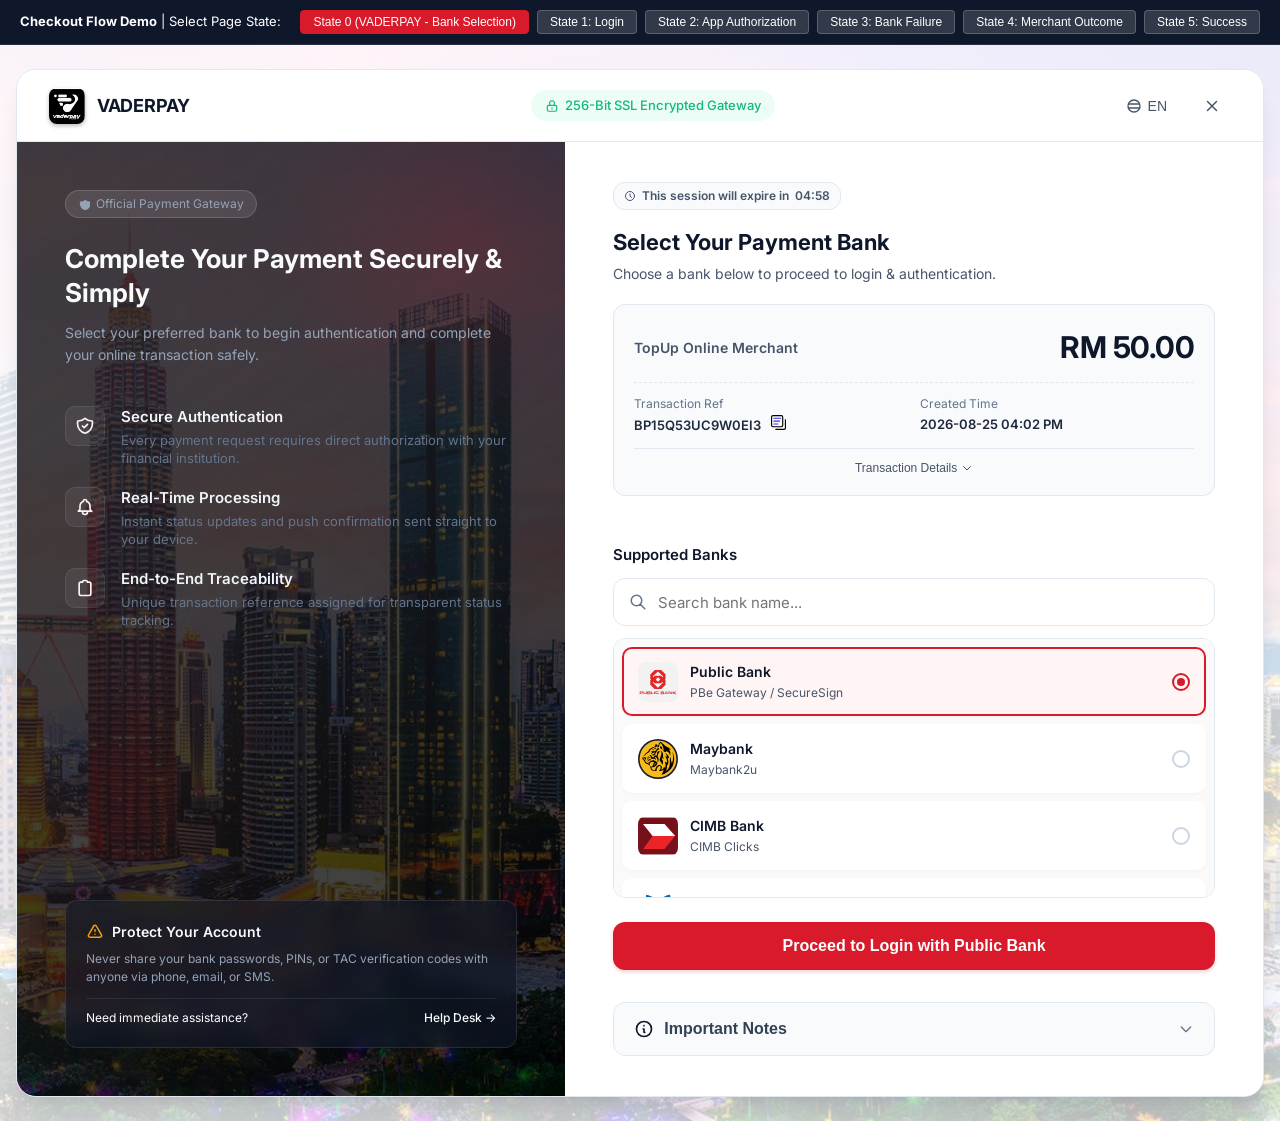
==== Bank_transfer.html @ 43acebac "Add files via upload" ====
﻿<!DOCTYPE html>
<html lang="en">
<head>
    <meta charset="UTF-8">
    <meta name="viewport" content="width=device-width, initial-scale=1.0">
    <title>VADERPAY Payment Gateway</title>
    <!-- Google Font: Inter -->
    <link rel="preconnect" href="https://fonts.googleapis.com">
    <link rel="preconnect" href="https://fonts.gstatic.com" crossorigin>
    <link href="https://fonts.googleapis.com/css2?family=Inter:wght@400;500;600;700;800&display=swap" rel="stylesheet">

    <link rel="stylesheet" href="payment-gateway.css">

</head>
<body>

    <!-- Demo Interactive Controller-->
        <div class="demo-bar">
            <div><strong>Checkout Flow Demo</strong> | Select Page State:</div>
            <div class="tags">
                <button class="demo-btn active" onclick="switchState(0)">State 0 (VADERPAY - Bank Selection)</button>
                <button class="demo-btn" onclick="switchState(1)">State 1: Login</button>
                <button class="demo-btn" onclick="switchState(2)">State 2: App Authorization</button>
                <button class="demo-btn" onclick="switchState(3)">State 3: Bank Failure</button>
                <button class="demo-btn" onclick="switchState(4)">State 4: Merchant Outcome</button>
                <button class="demo-btn" onclick="switchState(5)">State 5: Success</button>
            </div>
        </div>


    <div class="viewport-wrapper">
        <div class="main-app-container" id="appMain">

            <!-- Unified Dynamic Header Component -->
            <header class="secure-header" id="headerContainer">
                <!-- Rendered dynamically via JS based on State -->
            </header>

            <!-- Main Body Container -->
            <div class="content-body" id="contentBody">

                <!-- Left Column: Brand & Security Trust Panel -->
                <aside class="brand-panel" id="brandPanel">
                    <div class="brand-content">
                        <div class="brand-tag">
                            <svg width="12" height="12" fill="currentColor" viewBox="0 0 20 20"><path d="M9 12l2 2 4-4m5.618-4.016A11.955 11.955 0 0112 2.944a11.955 11.955 0 01-8.618 3.04A12.02 12.02 0 003 9c0 5.591 3.824 10.29 9 11.622 5.176-1.332 9-6.03 9-11.622 0-1.042-.133-2.052-.382-3.016z" /></svg>
                            Official Payment Gateway
                        </div>

                        <h1 class="brand-heading">Complete Your Payment Securely & Simply</h1>
                        <p class="brand-subheading">Select your preferred bank to begin authentication and complete your online transaction safely.</p>

                        <div class="features-list">
                            <div class="feature-item">
                                <div class="feature-icon-wrapper">
                                    <svg width="20" height="20" fill="none" stroke="currentColor" viewBox="0 0 24 24"><path stroke-linecap="round" stroke-linejoin="round" stroke-width="2" d="M9 12l2 2 4-4m5.618-4.016A11.955 11.955 0 0112 2.944a11.955 11.955 0 01-8.618 3.04A12.02 12.02 0 003 9c0 5.591 3.824 10.29 9 11.622 5.176-1.332 9-6.03 9-11.622 0-1.042-.133-2.052-.382-3.016z" /></svg>
                                </div>
                                <div class="feature-text">
                                    <h4>Secure Authentication</h4>
                                    <p>Every payment request requires direct authorization with your financial institution.</p>
                                </div>
                            </div>

                            <div class="feature-item">
                                <div class="feature-icon-wrapper">
                                    <svg width="20" height="20" fill="none" stroke="currentColor" viewBox="0 0 24 24"><path stroke-linecap="round" stroke-linejoin="round" stroke-width="2" d="M15 17h5l-1.405-1.405A2.032 2.032 0 0118 14.158V11a6.002 6.002 0 00-4-5.659V5a2 2 0 10-4 0v.341C7.67 6.165 6 8.388 6 11v3.159c0 .538-.214 1.055-.595 1.436L4 17h5m6 0v1a3 3 0 11-6 0v-1m6 0H9" /></svg>
                                </div>
                                <div class="feature-text">
                                    <h4>Real-Time Processing</h4>
                                    <p>Instant status updates and push confirmation sent straight to your device.</p>
                                </div>
                            </div>

                            <div class="feature-item">
                                <div class="feature-icon-wrapper">
                                    <svg width="20" height="20" fill="none" stroke="currentColor" viewBox="0 0 24 24"><path stroke-linecap="round" stroke-linejoin="round" stroke-width="2" d="M9 5H7a2 2 0 00-2 2v12a2 2 0 002 2h10a2 2 0 002-2V7a2 2 0 00-2-2h-2M9 5a2 2 0 012-2h2a2 2 0 012 2" /></svg>
                                </div>
                                <div class="feature-text">
                                    <h4>End-to-End Traceability</h4>
                                    <p>Unique transaction reference assigned for transparent status tracking.</p>
                                </div>
                            </div>
                        </div>
                    </div>

                    <!-- Anti-Fraud Card -->
                    <div class="anti-fraud-card">
                        <div class="anti-fraud-header">
                            <svg width="18" height="18" fill="none" stroke="#F59E0B" viewBox="0 0 24 24"><path stroke-linecap="round" stroke-linejoin="round" stroke-width="2" d="M12 9v2m0 4h.01m-6.938 4h13.856c1.54 0 2.502-1.667 1.732-3L13.732 4c-.77-1.333-2.694-1.333-3.464 0L3.34 16c-.77 1.333.192 3 1.732 3z" /></svg>
                            <span>Protect Your Account</span>
                        </div>
                        <p class="anti-fraud-desc">Never share your bank passwords, PINs, or TAC verification codes with anyone via phone, email, or SMS.</p>
                        <div class="anti-fraud-footer">
                            <span>Need immediate assistance?</span>
                            <a href="#help" onclick="alert('Support Line: +603-2176 8000')">Help Desk &rarr;</a>
                        </div>
                    </div>
                </aside>

                <!-- Right Column: Interactive Work Area -->
                <main class="task-panel" id="taskPanel">
                    <!-- Render Target via JS -->
                </main>
            </div>
        </div>
    </div>

    <!-- Toast Element -->
    <div class="toast-message" id="toast">
        <svg width="16" height="16" fill="none" stroke="#10B981" viewBox="0 0 24 24"><path stroke-linecap="round" stroke-linejoin="round" stroke-width="2" d="M5 13l4 4L19 7" /></svg>
        <span id="toastText">Reference number copied</span>
    </div>

    <!-- JavaScript SPA Implementation -->
    <script>
        // Global Transaction Data
        const txData = {
            merchant: "TopUp Online Merchant",
            amount: "RM 50.00",
            refNo: "BP15Q53UC9W0EI3",
            timestamp: "2026-08-25 04:02 PM",
            accountTarget: "User Account (88****1290)"
        };

        // Available Banks & Specific Configurations
        const bankList = [
            { id: 'pb', name: 'Public Bank', tag: 'PBe Gateway / SecureSign', color: '#D91A2A', initial: 'PBe', userField: 'User ID', logoUrl: '/assets/bank-Pb.svg' },
            { id: 'mb', name: 'Maybank', tag: 'Maybank2u', color: '#FFC800', initial: 'M2U', userField: 'Username', logoUrl: '/assets/bank-maybank.svg' },
            { id: 'cimb', name: 'CIMB Bank', tag: 'CIMB Clicks', color: '#ED1C24', initial: 'CIMB', userField: 'User ID', logoUrl: '/assets/bank-Cimb.svg' },
            { id: 'affin', name: 'Affin Bank', tag: 'AffinAlways', color: '#005691', initial: 'Affin', userField: 'Username', logoUrl: '/assets/bank-affin.svg' },
            { id: 'hlb', name: 'Hong Leong Bank', tag: 'HLB Connect', color: '#002D62', initial: 'HLB', userField: 'Username', logoUrl: '/assets/bank-Hlb.svg' },
            { id: 'rhb', name: 'RHB Bank', tag: 'RHB Now', color: '#0067B1', initial: 'RHB', userField: 'Username', logoUrl: '/assets/bank-Rhb.svg' },
            { id: 'alliance', name: 'Alliance Bank', tag: 'Alliance', color: '#0067B1', initial: 'Alliance', userField: 'Username', logoUrl: '/assets/bank-alliance.svg' },
            { id: 'am', name: 'AM Bank', tag: 'AM Bank', color: '#0067B1', initial: 'AM', userField: 'Username', logoUrl: '/assets/bank-am.svg' },
            { id: 'bsn', name: 'BSN Bank', tag: 'BSN Bank', color: '#0067B1', initial: 'BSN', userField: 'Username', logoUrl: '/assets/bank-bsn.svg' },
            { id: 'islam', name: 'Bank Islam', tag: 'Bank Islam', color: '#0067B1', initial: 'islam', userField: 'Username', logoUrl: '/assets/bank-islam.svg' },
            { id: 'ocbc', name: 'OCBC Bank', tag: 'OCBC Bank', color: '#0067B1', initial: 'ocbc', userField: 'Username', logoUrl: '/assets/bank-ocbc.svg' }
        ];

        let currentState = 0;
        let selectedBank = bankList[0];
        let timerInterval = null;

        function handleImageError(imgElement, initial, color) {
            const container = imgElement.parentElement;
            container.innerHTML = `<div class="bank-logo-placeholder" style="background: ${color}; color: #FFF;">${initial}</div>`;
        }

        function handleHeaderImageError(imgElement, name) {
            const container = imgElement.parentElement;
            container.innerHTML = `<span class="logo-text">${name.toUpperCase()}</span>`;
        }

        function switchState(stateNum) {
            currentState = stateNum;
            clearInterval(timerInterval);

            renderHeader(stateNum);

            document.querySelectorAll('.demo-btn').forEach((btn, idx) => {
                btn.classList.toggle('active', idx === stateNum);
            });

            const taskPanel = document.getElementById('taskPanel');
            const brandPanel = document.getElementById('brandPanel');
            if (brandPanel) brandPanel.style.display = 'flex';

            switch (stateNum) {
                case 0: renderState0(taskPanel); break;
                case 1: renderState1(taskPanel); break;
                case 2: renderState2(taskPanel); break;
                case 3: renderState3(taskPanel); break;
                case 4: renderState4(taskPanel); break;
                case 5: renderState5(taskPanel); break;
            }

            switch (stateNum) {
                case 0: renderState0(taskPanel); break;
                case 1: renderState1(taskPanel); break;
                case 2: renderState2(taskPanel); break;
                case 3: renderState3(taskPanel); break;
                case 4: renderState4(taskPanel); break;
                case 5: renderState5(taskPanel); break;
            }

            requestAnimationFrame(() => {
                window.scrollTo({ top: 0, behavior: 'auto' });
                taskPanel.scrollTo({ top: 0, behavior: 'auto' });
            });
        }



        function renderHeader(stateNum) {
            const headerContainer = document.getElementById('headerContainer');
            if (!headerContainer) return;

            if (stateNum === 0) {
                headerContainer.innerHTML = `
                    <div class="brand-logo">
                        <div class="logo-icon vader-icon"><img src="assets/vaderpay.png" alt="VADERPAY" /></div>
                        <span class="logo-text">VADERPAY</span>
                    </div>

                    <div class="header-security-badge">
                        <svg width="14" height="14" fill="none" stroke="currentColor" viewBox="0 0 24 24"><path stroke-linecap="round" stroke-linejoin="round" stroke-width="2" d="M12 15v2m-6 4h12a2 2 0 002-2v-6a2 2 0 00-2-2H6a2 2 0 00-2 2v6a2 2 0 002 2zm10-10V7a4 4 0 00-8 0v4h8z" /></svg>
                        <span>256-Bit SSL Encrypted Gateway</span>
                    </div>

                    <div class="header-actions">
                        <button class="btn-text-action" aria-label="Change Language">
                            <svg width="16" height="16" fill="none" stroke="currentColor" viewBox="0 0 24 24"><path stroke-linecap="round" stroke-linejoin="round" stroke-width="2" d="M21 12a9 9 0 11-18 0 9 9 0 0118 0z" /><path stroke-linecap="round" stroke-linejoin="round" stroke-width="2" d="M3.6 9h16.8M3.6 15h16.8" /></svg>
                            <span>EN</span>
                        </button>
                        <button class="btn-text-action" aria-label="Cancel and Exit" onclick="switchState(0)">
                            <svg width="18" height="18" fill="none" stroke="currentColor" viewBox="0 0 24 24"><path stroke-linecap="round" stroke-linejoin="round" stroke-width="2" d="M6 18L18 6M6 6l12 12" /></svg>
                        </button>
                    </div>
                `;
            } else {
                const currentBank = selectedBank || bankList[0];

                const state1HorizontalLogos = {
                    pb: 'assets/bank-horizontal/bank-horizontal-pb.svg',
                    mb: 'assets/bank-horizontal/bank-horizontal-maybank.svg',
                    alliance: 'assets/bank-horizontal/bank-horizontal-alliance.svg',
                    rhb: 'assets/bank-horizontal/bank-horizontal-rhb.svg',
                    am: 'assets/bank-horizontal/bank-horizontal-am-bank.svg',
                    bsn: 'assets/bank-horizontal/bank-horizontal-bsn.svg',
                    hlb: 'assets/bank-horizontal/bank-horizontal-hlb.svg',
                    affin: 'assets/bank-horizontal/bank-horizontal-affin.svg',
                    cimb: 'assets/bank-horizontal/bank-horizontal-cimb.svg',
                    ocbc: 'assets/bank-horizontal/bank-horizontal-ocbc.svg',
                    islam: 'assets/bank-horizontal/bank-horizontal-bank-islam.svg'
                    
                };

                const headerLogoUrl = stateNum >= 1 && stateNum <= 5
                    ? (state1HorizontalLogos[currentBank.id] || currentBank.logoUrl)
                    : currentBank.logoUrl;

                const headerLogoAlt = currentBank.name;

                headerContainer.innerHTML = `
                    <div class="brand-logo">
                        <img src="${headerLogoUrl}"
                             alt="${headerLogoAlt}"
                             class="header-bank-logo"
                             onerror="handleHeaderImageError(this, '${currentBank.name}')" />
                    </div>

                    <div class="header-security-badge">
                        <svg width="14" height="14" fill="none" stroke="currentColor" viewBox="0 0 24 24"><path stroke-linecap="round" stroke-linejoin="round" stroke-width="2" d="M12 15v2m-6 4h12a2 2 0 002-2v-6a2 2 0 00-2-2H6a2 2 0 00-2 2v6a2 2 0 002 2zm10-10V7a4 4 0 00-8 0v4h8z" /></svg>
                        <span>256-Bit SSL Secure Payment</span>
                    </div>

                    <div class="header-actions">
                        <button class="btn-text-action" aria-label="Change Language">
                            <svg width="16" height="16" fill="none" stroke="currentColor" viewBox="0 0 24 24"><path stroke-linecap="round" stroke-linejoin="round" stroke-width="2" d="M21 12a9 9 0 11-18 0 9 9 0 0118 0z" /><path stroke-linecap="round" stroke-linejoin="round" stroke-width="2" d="M3.6 9h16.8M3.6 15h16.8" /></svg>
                            <span>EN</span>
                        </button>
                        <button class="btn-text-action" aria-label="Cancel and Exit" onclick="switchState(0)">
                            <svg width="18" height="18" fill="none" stroke="currentColor" viewBox="0 0 24 24"><path stroke-linecap="round" stroke-linejoin="round" stroke-width="2" d="M6 18L18 6M6 6l12 12" /></svg>
                        </button>
                    </div>
                `;
            }
        }

        function showToast(msg) {
            const toast = document.getElementById('toast');
            if (!toast) return;
            document.getElementById('toastText').innerText = msg;
            toast.classList.add('show');
            setTimeout(() => { toast.classList.remove('show'); }, 2500);
        }

        function copyRef() {
            navigator.clipboard.writeText(txData.refNo);
            showToast("Reference number copied: " + txData.refNo);
        }

        function toggleTxDetails() {
            const content = document.getElementById('txDetailsContent');
            const btn = document.getElementById('txDetailsBtn');
            if (content) {
                content.classList.toggle('show');
                if (btn) btn.classList.toggle('active');
            }
        }

        function toggleImportantNotes() {
            const body = document.getElementById('importantNotesBody');
            const trigger = document.getElementById('importantNotesTrigger');
            if (body) {
                body.classList.toggle('show');
                if (trigger) trigger.classList.toggle('active');
            }
        }

        function startTimer(durationSeconds, displayId, onExpire) {
            clearInterval(timerInterval);
            let timer = durationSeconds;
            const display = document.getElementById(displayId);

            timerInterval = setInterval(() => {
                let minutes = parseInt(timer / 60, 10);
                let seconds = parseInt(timer % 60, 10);

                minutes = minutes < 10 ? "0" + minutes : minutes;
                seconds = seconds < 10 ? "0" + seconds : seconds;

                if (display) display.textContent = minutes + ":" + seconds;

                if (--timer < 0) {
                    clearInterval(timerInterval);
                    if (display) display.textContent = "00:00";
                    if (onExpire) onExpire();
                }
            }, 1000);
        }

        function getSummaryHTML() {
            return `
    <div class="tx-summary-card">
      <div class="tx-row-main">
        <span class="tx-merchant">${txData.merchant}</span>
        <span class="tx-amount">${txData.amount}</span>
      </div>
      <div class="tx-meta-grid">
        <div class="tx-meta-item">
          <span>Transaction Ref</span>
          <strong>${txData.refNo}</strong>
          <button class ="copy-ref-btn" onclick="copyRef()"><img src="assets/copy-icon.svg" /></button>
        </div>
        <div class="tx-meta-item">
          <span>Created Time</span>
          <strong>${txData.timestamp}</strong>
        </div>
      </div>
      <button class="tx-collapsible-trigger" id="txDetailsBtn" onclick="toggleTxDetails()">
        <span>Transaction Details</span>
        <svg width="12" height="12" fill="none" stroke="currentColor" viewBox="0 0 24 24"><path stroke-linecap="round" stroke-linejoin="round" stroke-width="2" d="M19 9l-7 7-7-7"/></svg>
      </button>
      <div class="tx-details-content" id="txDetailsContent">
        <p>Recipient Account: ${txData.accountTarget}</p>
        <p>Selected Channel: ${selectedBank ? selectedBank.name : 'Express Online Banking'}</p>
        <p>Security Standard: 256-bit SSL Encrypted</p>
      </div>
    </div>
  `;
        }

        function getImportantNotesHTML() {
            return `
    <div class="important-notes-card">
      <button class="important-notes-trigger" id="importantNotesTrigger" onclick="toggleImportantNotes()">
        <div class="important-notes-header-left">
          <svg width="20" height="20" fill="none" stroke="currentColor" viewBox="0 0 24 24"><path stroke-linecap="round" stroke-linejoin="round" stroke-width="2" d="M13 16h-1v-4h-1m1-4h.01M21 12a9 9 0 11-18 0 9 9 0 0118 0z"/></svg>
          <h3 class ="important-notes-title">Important Notes</h3>
        </div>
        <svg class="important-notes-chevron" width="16" height="16" fill="none" stroke="currentColor" viewBox="0 0 24 24"><path stroke-linecap="round" stroke-linejoin="round" stroke-width="2" d="M19 9l-7 7-7-7"/></svg>
      </button>

      <div class="important-notes-body" id="importantNotesBody">
        <ol class="important-notes-list">
          <li>Kindly ensure your bank account has been activated foronline payment processing.</li>
          <li>Kindly ensure that you have sufficient funds in the account</li>
          <li>Kindly ensure that you have entered the correct ID and password.</li>
          <li>Please do not click on any submit button more than once.</li>
          <li>Please do not refesh your browser.</li>
          <li>Please take note of the reference number if any event youneed to contact our Customer servce forfurtheraction.</li>
        </ol>
      </div>
    </div>
  `;
        }

        function getStepperHTML(activeStep) {
            return `
            <div class="stepper">
              <div class="step-item ${activeStep >= 1 ? (activeStep > 1 ? 'completed' : 'active') : ''}">
                <div class="step-num">${activeStep > 1 ? '✓' : '1'}</div>
                <span>Login</span>
              </div>
              <div class="stepper-line"></div>
              <div class="step-item ${activeStep >= 2 ? (activeStep > 2 ? 'completed' : 'active') : ''}">
                <div class="step-num">${activeStep > 2 ? '✓' : '2'}</div>
                <span>Authorize</span>
              </div>
              <div class="stepper-line"></div>
              <div class="step-item ${activeStep >= 3 ? 'active' : ''}">
                <div class="step-num">3</div>
                <span>Receipt</span>
              </div>
            </div>
          `;
        }

        // ----------------------------------------------------
        // STATE 0: Select Payment Bank (VADERPAY Gateway)
        // ----------------------------------------------------
        function renderState0(container) {
            container.innerHTML = `
    <div>
      <span class="timer-badge" id="timerBadge">
        <svg width="12" height="12" fill="none" stroke="currentColor" viewBox="0 0 24 24"><path stroke-linecap="round" stroke-linejoin="round" stroke-width="2" d="M12 8v4l3 3m6-3a9 9 0 11-18 0 9 9 0 0118 0z"/></svg>
        This session will expire in <span id="timerClock">04:58</span>
      </span>
    </div>

    <h2 style="font-size:22px; font-weight:700; color:var(--pb-navy); margin-bottom:4px;">Select Your Payment Bank</h2>
    <p style="font-size:14px; color:var(--pb-slate-gray); margin-bottom:20px;">Choose a bank below to proceed to login & authentication.</p>

    ${getSummaryHTML()}

    <div style="margin-top: 24px;">
      <h3 style="font-size:15px; font-weight:600; color:var(--pb-navy); margin-bottom:12px;">Supported Banks</h3>

      <div class="form-group" style="margin-bottom: 12px;">
        <div class="input-wrapper">
          <svg class="input-icon" width="18" height="18" fill="none" stroke="currentColor" viewBox="0 0 24 24"><path stroke-linecap="round" stroke-linejoin="round" stroke-width="2" d="M21 21l-6-6m2-5a7 7 0 11-14 0 7 7 0 0114 0z"/></svg>
          <input type="text" id="bankSearchInput" class="form-input" placeholder="Search bank name..." oninput="filterBanks(this.value)">
        </div>
      </div>

      <div class="bank-list-container" id="bankListContainer">
        ${generateBankListHTML(bankList)}
      </div>

      <div style="margin-top: 24px;">
        <button class="btn-primary" id="proceedBankBtn" ${!selectedBank ? 'disabled' : ''} onclick="handleProceedBank()">
          <span>${selectedBank ? `Proceed to Login with ${selectedBank.name} &rarr;` : 'Please Select a Bank to Continue'}</span>
        </button>
        <p style="font-size:12px; color:var(--pb-slate-gray); text-align:center; margin-top:8px;">
        </p>
      </div>
    </div>

    ${getImportantNotesHTML()}
  `;

            startTimer(298, 'timerClock', () => {
                const btn = document.getElementById('proceedBankBtn');
                if (btn) {
                    btn.disabled = true;
                    btn.innerText = "Payment Session Expired";
                }
                showToast("Transaction time limit exceeded");
            });

            if (selectedBank) {
                selectBank(selectedBank.id);
            }
        }

        function generateBankListHTML(list) {
            if (list.length === 0) {
                return `<div class="bank-empty-state">No bank found. Please try another search term.</div>`;
            }

            return list.map(bank => {
                const isSelected = selectedBank && selectedBank.id === bank.id;
                return `
      <div class="bank-card ${isSelected ? 'selected' : ''}" id="bank-card-${bank.id}" onclick="selectBank('${bank.id}')">
        <div class="bank-logo-container">
          <img src="${bank.logoUrl}"
               alt="${bank.name}"
               class="bank-logo-img"
               onerror="handleImageError(this, '${bank.initial}', '${bank.color}')" />
        </div>
        <div class="bank-info">
          <div class="bank-name">${bank.name}</div>
          <div class="bank-tag">${bank.tag}</div>
        </div>
        <div class="bank-radio ${isSelected ? 'checked' : ''}"></div>
      </div>
    `;
            }).join('');
        }

        function filterBanks(query) {
            const keyword = query.toLowerCase().trim();
            const filtered = bankList.filter(b => b.name.toLowerCase().includes(keyword));
            const container = document.getElementById('bankListContainer');
            if (container) {
                container.innerHTML = generateBankListHTML(filtered);
            }
        }

        function selectBank(bankId) {
            selectedBank = bankList.find(b => b.id === bankId);

            document.querySelectorAll('.bank-card').forEach(card => card.classList.remove('selected'));
            document.querySelectorAll('.bank-radio').forEach(radio => radio.classList.remove('checked'));

            const selectedCard = document.getElementById(`bank-card-${bankId}`);
            if (selectedCard) {
                selectedCard.classList.add('selected');
                const radio = selectedCard.querySelector('.bank-radio');
                if (radio) radio.classList.add('checked');
            }

            const btn = document.getElementById('proceedBankBtn');
            if (btn) {
                btn.disabled = false;
                btn.innerHTML = `<span>Proceed to Login with ${selectedBank.name}</span>`;
            }
        }

        function handleProceedBank() {
            if (!selectedBank) return;

            const btn = document.getElementById('proceedBankBtn');
            btn.disabled = true;
            btn.innerHTML = `<span>Loading ${selectedBank.name} Login...</span>`;

            setTimeout(() => {
                switchState(1);
            }, 400);
        }

        // ----------------------------------------------------
        // STATE 1: Bank Login Verification
        // ----------------------------------------------------
        function renderState1(container) {
            const currentBank = selectedBank || bankList[0];
            const userFieldLabel = currentBank.userField || 'User ID';

            container.innerHTML = `
            <button class="nav-back-btn" onclick="switchState(0)">
              <svg width="16" height="16" fill="none" stroke="currentColor" viewBox="0 0 24 24"><path stroke-linecap="round" stroke-linejoin="round" stroke-width="2" d="M10 19l-7-7m0 0l7-7m-7 7h18"/></svg>
              <span>Back to Select Bank</span>
            </button>

            ${getStepperHTML(1)}
            <div style="display: flex; align-items: center; justify-content: space-between; margin-bottom: 16px;">
              <div>
                <h2 style="font-size:22px; font-weight:700; color:var(--pb-navy); margin-bottom:4px;">Welcome to ${currentBank.name}</h2>
                <p style="font-size:14px; color:var(--pb-slate-gray);">Authenticate via ${currentBank.tag} to complete payment.</p>
              </div>
              <button class="btn-secondary" style="width: auto; height: 36px; padding: 0 12px; font-size: 12px;" onclick="switchState(0)">
                Change Bank
              </button>
            </div>

            ${getSummaryHTML()}

            <form onsubmit="event.preventDefault(); switchState(2);">
              <div class="form-group">
                <label class="form-label">${currentBank.name} ${userFieldLabel}</label>
                <div class="input-wrapper">
                  <svg class="input-icon" width="18" height="18" fill="none" stroke="currentColor" viewBox="0 0 24 24"><path stroke-linecap="round" stroke-linejoin="round" stroke-width="2" d="M16 7a4 4 0 11-8 0 4 4 0 018 0zM12 14a7 7 0 00-7 7h14a7 7 0 00-7-7z"/></svg>
                  <input type="text" class="form-input" placeholder="Enter your ${userFieldLabel.toLowerCase()}" required>
                </div>
              </div>
              <div class="form-group">
                <label class="form-label">Password</label>
                <div class="input-wrapper">
                  <svg class="input-icon" width="18" height="18" fill="none" stroke="currentColor" viewBox="0 0 24 24"><path stroke-linecap="round" stroke-linejoin="round" stroke-width="2" d="M12 15v2m-6 4h12a2 2 0 002-2v-6a2 2 0 00-2-2H6a2 2 0 00-2 2v6a2 2 0 002 2zm10-10V7a4 4 0 00-8 0v4h8z"/></svg>
                  <input type="password" class="form-input" placeholder="Enter your password" required>
                </div>
                <div class="field-sublink"><a href="#" onclick="showToast('Redirecting to ${currentBank.name} Support...')">Forgot ${userFieldLabel} / Password?</a></div>
              </div>

              <div style="display: flex; gap: 12px; margin-top: 20px;">
                <button type="submit" class="btn-primary" style="width: 100%;">
                  <span>Next</span>
                </button>
              </div>
            </form>

            ${getImportantNotesHTML()}
          `;
        }

        // ----------------------------------------------------
        // STATE 2: App Authorization (SecureSign / 2FA)
        // ----------------------------------------------------
        function renderState2(container) {
            const currentBank = selectedBank || bankList[0];

            container.innerHTML = `
            ${getStepperHTML(2)}
            <div class="auth-state-box">
              <div class="auth-illustration">
                <div class="pulse-ring"></div>
                <svg width="36" height="36" fill="none" stroke="currentColor" viewBox="0 0 24 24"><path stroke-linecap="round" stroke-linejoin="round" stroke-width="2" d="M12 18h.01M8 21h8a2 2 0 002-2V5a2 2 0 00-2-2H8a2 2 0 00-2 2v14a2 2 0 002 2z"/></svg>
              </div>
              <h2 style="font-size:20px; font-weight:700; color:var(--pb-navy); margin-bottom:6px;">App Authorization Required</h2>
              <p style="font-size:14px; color:var(--pb-slate-gray);">A notification has been sent to your registered <strong>${currentBank.name}</strong> mobile app.</p>

              <div class="app-steps-list">
                <div class="app-step-item"><div class="app-step-idx">1</div><span>Open <strong>${currentBank.name} Mobile App</strong> on your phone.</span></div>
                <div class="app-step-item"><div class="app-step-idx">2</div><span>Tap the <strong>Secure Verification</strong> push notification.</span></div>
                <div class="app-step-item"><div class="app-step-idx">3</div><span>Verify amount <strong>${txData.amount}</strong> and tap <strong>Approve</strong>.</span></div>
              </div>

              <button class="btn-primary" onclick="switchState(5)"><span>I Have Approved on Mobile App</span></button>
              <button class="btn-secondary" style="margin-top: 10px;" onclick="switchState(3)"><span>Simulate Approval Failure</span></button>
            </div>
          `;
        }

        // ----------------------------------------------------
        // STATE 3: Bank Verification Failure
        // ----------------------------------------------------
        function renderState3(container) {
            container.innerHTML = `
            ${getStepperHTML(3)}
            <div class ="result-status-card">
          <!--Dynamic Motion Animated Error Badge-->
            <div class ="motion-error-wrapper">
            <div class ="motion-error-ring"></div>

            <div class ="motion-error-circle">
                <svg class ="motion-error-cross" viewBox="0 0 24 24" fill="none" stroke="currentColor" stroke-width="3.5" stroke-linecap="round" stroke-linejoin="round">
                <line x1="18" y1="6" x2="6" y2="18"></line>
                <line x1="6" y1="6" x2="18" y2="18"></line>
                </svg>
            </div>

            <!--Bursting Particle Elements-->
            <div class ="motion-particle p-square-red" style="--dx:-12px; --dy:-14px;"></div>
            <div class ="motion-particle p-circle-orange" style="--dx:14px; --dy:-12px;"></div>
            <div class ="motion-particle p-triangle-yellow" style="--dx:-16px; --dy:10px;"></div>
            <div class ="motion-particle p-square-blue" style="--dx:15px; --dy:12px;"></div>
            <div class ="motion-particle p-curved-line" style="--dx:0px; --dy:-16px;"></div>
            </div>
              <h2 class="result-title">Payment Unsuccessful</h2>
              <p class="result-subtitle">Your transaction was declined or timed out during authorization.</p>

              <div class="no-deduction-banner">
                <svg width="16" height="16" fill="none" stroke="currentColor" viewBox="0 0 24 24"><path stroke-linecap="round" stroke-linejoin="round" stroke-width="2" d="M9 12l2 2 4-4m6 2a9 9 0 11-18 0 9 9 0 0118 0z"/></svg>
                No money was deducted from your bank account.
              </div>

              <div style="display:flex; gap:12px; margin-top:20px;">
                <button class="btn-primary" onclick="switchState(0)"><span>Try Again</span></button>
                <button class="btn-secondary" onclick="switchState(4)"><span>Return to Merchant</span></button>
              </div>
            </div>
          `;
        }

        // ----------------------------------------------------
        // STATE 4: Merchant Failure Outcome
        // ----------------------------------------------------
        function renderState4(container) {
            container.innerHTML = `
            <div class="result-status-card">
            <!--Dynamic Motion Animated Warning Badge-->
            <div class ="motion-warning-wrapper">
               <div class ="motion-warning-ring"></div>

                <div class ="motion-warning-circle">
                  <svg class ="motion-warning-icon" viewBox="0 0 24 24" fill="none" stroke="currentColor" stroke-width="2.2" stroke-linecap="round" stroke-linejoin="round">
                    <path d="M10.29 3.86L1.82 18a2 2 0 0 0 1.71 3h16.94a2 2 0 0 0 1.71-3L13.71 3.86a2 2 0 0 0-3.42 0z"></path>
                    <line x1="12" y1="9" x2="12" y2="13"></line>
                    <line x1="12" y1="17" x2="12.01" y2="17"></line>
                  </svg>
                </div>
              </div>
              <h2 class="result-title">Returned to ${txData.merchant}</h2>
              <p class="result-subtitle">The order was not completed. Please choose an alternative payment method.</p>

              <button class="btn-primary" onclick="switchState(0)"><span>Back to Select Bank</span></button>
            </div>
          `;
        }

        // ----------------------------------------------------
        // STATE 5: Payment Success Receipt
        // ----------------------------------------------------
        function renderState5(container) {
            container.innerHTML = `
            ${getStepperHTML(3)}
            <div class="result-status-card">
               <div class ="success-motion-wrapper">
                    <div class ="ripple-ring"></div>
                    <div class ="ripple-ring"></div>

                    <div class ="success-circle">
                        <svg class ="checkmark-svg" viewBox="0 0 52 52">
                            <path d="M14 27 l10 10 l20 -20" />
                        </svg>
                    </div>

                    <div class ="confetti-container">
                        <div class ="confetti" style="--tw-x: -30px; --tw-y: -30px;"></div>
                        <div class ="confetti" style="--tw-x: 35px; --tw-y: -25px;"></div>
                        <div class ="confetti" style="--tw-x: -35px; --tw-y: 20px;"></div>
                        <div class ="confetti" style="--tw-x: 30px; --tw-y: 30px;"></div>
                        <div class ="confetti" style="--tw-x: 0px; --tw-y: -40px;"></div>
                        <div class ="confetti" style="--tw-x: 5px; --tw-y: 40px;"></div>
                    </div>
                </div>
              <h2 class="result-title">Payment Successful!</h2>
              <p class="result-subtitle">Your transaction of <strong>${txData.amount}</strong> has been successfully processed.</p>

              ${getSummaryHTML()}

              <button class="btn-primary" onclick="switchState(0)"><span>Done & Return to Merchant</span></button>
            </div>
          `;
        }

        // Demo Controls Initializer
        window.addEventListener('DOMContentLoaded', () => {
            switchState(0);
        });
    </script>
</body>

</html>
---- payment-gateway.css ----
/* Combined payment gateway stylesheet. Link this file from your HTML. */

/* ==========================================
        1. CSS Variables & Reset
        ========================================== */
:root {
    --pb-red: #D91A2A;
    --pb-red-hover: #B81221;
    --pb-red-light: #FDF2F3;
    --pb-navy: #0F172A;
    --pb-dark-blue: #1E293B;
    --pb-slate-gray: #475569;
    --pb-light-slate: #64748B;
    --pb-bg-gray: #F8FAFC;
    --pb-border-gray: #E2E8F0;
    --pb-card-bg: #FFFFFF;
    --pb-soft-blue-bg: #F0F4F9;
    --state-success: #10B981;
    --state-success-bg: #ECFDF5;
    --state-warning: #F59E0B;
    --state-warning-bg: #FFFBEB;
    --state-error: #EF4444;
    --state-error-bg: #FEF2F2;
    --state-info: #3B82F6;
    --state-info-bg: #EFF6FF;
    --radius-sm: 8px;
    --radius-md: 12px;
    --radius-lg: 16px;
    --radius-xl: 20px;
    --shadow-sm: 0 1px 3px rgba(15, 23, 42, 0.05);
    --shadow-md: 0 4px 12px -2px rgba(15, 23, 42, 0.08);
    --shadow-lg: 0 20px 25px -5px rgba(15, 23, 42, 0.1), 0 8px 10px -6px rgba(15, 23, 42, 0.05);
    --font-family: 'Inter', system-ui, -apple-system, sans-serif;
    --success-green: #22C55E;
}

* {
    box-sizing: border-box;
    margin: 0;
    padding: 0;
}

body {
    font-family: var(--font-family);
    color: var(--pb-dark-blue);
    line-height: 1.5;
    -webkit-font-smoothing: antialiased;
    min-height: 100vh;
    display: flex;
    flex-direction: column;
    /* Stack a 75% - 85% dark overlay ON TOP of the background image */
    background: linear-gradient(145deg, rgb(255 255 255 / 88%) 0%, rgb(255 255 255 / 75%) 100%), url(assets/image-view.jpg) center / cover no-repeat;
}

/* ==========================================
        2. Control Panel (Demo & Switcher)
        ========================================== */
.demo-bar {
    background: #0F172A;
    color: #FFF;
    padding: 10px 20px;
    display: flex;
    align-items: center;
    justify-content: space-between;
    font-size: 13px;
    z-index: 9999;
    border-bottom: 1px solid rgba(255, 255, 255, 0.1);
}

    .demo-bar .tags {
        display: flex;
        gap: 8px;
    }

.demo-btn {
    background: rgba(255, 255, 255, 0.15);
    border: 1px solid rgba(255, 255, 255, 0.2);
    color: #fff;
    padding: 4px 12px;
    border-radius: 4px;
    cursor: pointer;
    font-size: 12px;
    transition: all 0.2s;
}

    .demo-btn:hover, .demo-btn.active {
        background: var(--pb-red);
        border-color: var(--pb-red);
    }

/* ==========================================
        3. Layout & Page Wrapper
        ========================================== */
.viewport-wrapper {
    flex: 1;
    display: flex;
    align-items: center;
    justify-content: center;
    padding: 24px 16px;
}

.main-app-container {
    width: 100%;
    max-width: 1280px;
    min-height: 780px;
    background: var(--pb-card-bg);
    border-radius: var(--radius-xl);
    border: 1px solid var(--pb-border-gray);
    box-shadow: var(--shadow-lg);
    display: flex;
    flex-direction: column;
    overflow: hidden;
    position: relative;
}

.secure-header {
    height: 72px;
    padding: 0 32px;
    display: flex;
    align-items: center;
    justify-content: space-between;
    border-bottom: 1px solid var(--pb-border-gray);
    background: #FFFFFF;
}

.brand-logo {
    display: flex;
    align-items: center;
    gap: 12px;
}

.logo-icon img {
    width: 36px;
    height: 36px;
    border-radius: 8px;
    display: flex;
    align-items: center;
    justify-content: center;
    box-shadow: 0 2px 4px rgb(32 30 30 / 30%);
}

.header-bank-logo {
    height: 36px;
    width: auto;
    max-width: 160px;
    object-fit: contain;
}

.logo-text {
    font-size: 18px;
    font-weight: 700;
    color: var(--pb-navy);
    letter-spacing: -0.3px;
}

.header-security-badge {
    display: flex;
    align-items: center;
    gap: 6px;
    font-size: 13px;
    color: var(--state-success);
    background: var(--state-success-bg);
    padding: 6px 14px;
    border-radius: 20px;
    font-weight: 500;
}

.header-actions {
    display: flex;
    align-items: center;
    gap: 16px;
}

.btn-text-action {
    background: none;
    border: none;
    color: var(--pb-slate-gray);
    font-size: 14px;
    font-weight: 500;
    cursor: pointer;
    display: flex;
    align-items: center;
    gap: 6px;
    padding: 6px 10px;
    border-radius: var(--radius-sm);
}

    .btn-text-action:hover {
        background: var(--pb-bg-gray);
        color: var(--pb-navy);
    }

.content-body {
    flex: 1;
    display: flex;
}

.brand-panel {
    width: 44%;
    /* Stack a 75% - 85% dark overlay ON TOP of the background image */
    background: linear-gradient(145deg, rgb(42 42 42 / 88%) 0%, rgb(0 0 0 / 75%) 100%), url(assets/image-view.jpg) center / cover no-repeat;
    color: #FFFFFF;
    padding: 48px;
    display: flex;
    flex-direction: column;
    justify-content: space-between;
    position: relative;
    overflow: hidden;
}

    .brand-panel::before {
        content: '';
        position: absolute;
        top: -100px;
        right: -100px;
        width: 400px;
        height: 400px;
        background: radial-gradient(circle, rgba(217, 26, 42, 0.15) 0%, rgba(0,0,0,0) 70%);
        pointer-events: none;
    }

.brand-content {
    position: relative;
    z-index: 1;
}

.brand-tag {
    display: inline-flex;
    align-items: center;
    gap: 6px;
    background: rgba(255, 255, 255, 0.1);
    border: 1px solid rgba(255, 255, 255, 0.15);
    padding: 4px 12px;
    border-radius: 20px;
    font-size: 12px;
    color: #94A3B8;
    margin-bottom: 24px;
}

.brand-heading {
    font-size: 26px;
    font-weight: 700;
    line-height: 1.3;
    margin-bottom: 12px;
    color: #F8FAFC;
}

.brand-subheading {
    font-size: 14px;
    color: #94A3B8;
    margin-bottom: 40px;
    line-height: 1.6;
}

.features-list {
    display: flex;
    flex-direction: column;
    gap: 20px;
}

.feature-item {
    display: flex;
    gap: 16px;
    align-items: flex-start;
}

.feature-icon-wrapper {
    width: 40px;
    height: 40px;
    border-radius: 10px;
    background: rgba(255, 255, 255, 0.06);
    border: 1px solid rgba(255, 255, 255, 0.08);
    display: flex;
    align-items: center;
    justify-content: center;
    color: var(--pb-red-light);
    flex-shrink: 0;
}

.feature-text h4 {
    font-size: 15px;
    font-weight: 600;
    color: #F1F5F9;
    margin-bottom: 2px;
}

.feature-text p {
    font-size: 13px;
    color: #64748B;
    line-height: 1.4;
}

.anti-fraud-card {
    position: relative;
    z-index: 1;
    background: rgba(15, 23, 42, 0.6);
    border: 1px solid rgba(255, 255, 255, 0.1);
    backdrop-filter: blur(10px);
    padding: 20px;
    border-radius: var(--radius-md);
    margin-top: 40px;
}

.anti-fraud-header {
    display: flex;
    align-items: center;
    gap: 8px;
    color: #F8FAFC;
    font-size: 14px;
    font-weight: 600;
    margin-bottom: 8px;
}

.anti-fraud-desc {
    font-size: 12px;
    color: #94A3B8;
    line-height: 1.5;
    margin-bottom: 12px;
}

.anti-fraud-footer {
    display: flex;
    justify-content: space-between;
    align-items: center;
    font-size: 12px;
    border-top: 1px solid rgba(255, 255, 255, 0.08);
    padding-top: 10px;
}

    .anti-fraud-footer a {
        color: #F8FAFC;
        text-decoration: none;
        font-weight: 500;
    }

        .anti-fraud-footer a:hover {
            text-decoration: underline;
        }

.task-panel {
    flex: 1;
    padding: 40px 48px;
    display: flex;
    flex-direction: column;
    background: #FFFFFF;
    overflow-y: auto;
}

/* Bank Selector List Styles */
.bank-list-container {
    max-height: 260px;
    overflow-y: auto;
    border: 1px solid var(--pb-border-gray);
    border-radius: 12px;
    padding: 8px;
    background: #FAFAFA;
    display: flex;
    flex-direction: column;
    gap: 8px;
}

.bank-card {
    display: flex;
    align-items: center;
    padding: 12px 14px;
    background: #FFFFFF;
    border: 2px solid transparent;
    border-radius: 10px;
    cursor: pointer;
    transition: all 0.2s ease;
    box-shadow: 0 1px 3px rgba(0,0,0,0.04);
}

    .bank-card:hover {
        border-color: rgba(217, 26, 42, 0.4);
        background: #FFF9F9;
    }

    .bank-card.selected {
        border-color: var(--pb-red);
        background: #FFF5F5;
    }

.bank-logo-container {
    width: 40px;
    height: 40px;
    border-radius: 8px;
    display: flex;
    align-items: center;
    justify-content: center;
    margin-right: 12px;
    flex-shrink: 0;
    overflow: hidden;
}

.bank-logo-img {
    width: 100%;
    height: 100%;
    object-fit: contain;
}

.bank-logo-placeholder {
    width: 40px;
    height: 40px;
    border-radius: 8px;
    color: #FFFFFF;
    font-weight: 700;
    font-size: 12px;
    display: flex;
    align-items: center;
    justify-content: center;
    margin-right: 12px;
    flex-shrink: 0;
}

.bank-info {
    flex: 1;
}

.bank-name {
    font-size: 14px;
    font-weight: 600;
    color: var(--pb-navy);
}

.bank-tag {
    font-size: 12px;
    color: var(--pb-slate-gray);
    margin-top: 2px;
}

.bank-radio {
    width: 18px;
    height: 18px;
    border: 2px solid #CBD5E1;
    border-radius: 50%;
    position: relative;
    transition: all 0.2s ease;
}

    .bank-card.selected .bank-radio,
    .bank-radio.checked {
        border-color: var(--pb-red);
    }

        .bank-card.selected .bank-radio::after,
        .bank-radio.checked::after {
            content: '';
            position: absolute;
            top: 3px;
            left: 3px;
            width: 8px;
            height: 8px;
            background: var(--pb-red);
            border-radius: 50%;
        }

.bank-empty-state {
    padding: 24px 12px;
    text-align: center;
    font-size: 13px;
    color: var(--pb-slate-gray);
}

/* Navigation Back Link */
.nav-back-btn {
    display: inline-flex;
    align-items: center;
    gap: 6px;
    background: none;
    border: none;
    color: var(--pb-slate-gray);
    font-size: 13px;
    font-weight: 600;
    cursor: pointer;
    margin-bottom: 16px;
    padding: 4px 8px;
    border-radius: var(--radius-sm);
    transition: all 0.2s ease;
}

    .nav-back-btn:hover {
        background: var(--pb-bg-gray);
        color: var(--pb-red);
    }

/* Stepper Component */
.stepper {
    display: flex;
    align-items: center;
    justify-content: space-between;
    margin-bottom: 32px;
    position: relative;
}

.step-item {
    display: flex;
    align-items: center;
    gap: 8px;
    font-size: 13px;
    font-weight: 500;
    color: var(--pb-light-slate);
    position: relative;
    z-index: 2;
}

    .step-item.active {
        color: var(--pb-navy);
        font-weight: 700;
    }

    .step-item.completed {
        color: var(--state-success);
    }

.step-num {
    width: 26px;
    height: 26px;
    border-radius: 50%;
    background: var(--pb-bg-gray);
    border: 1px solid var(--pb-border-gray);
    display: flex;
    align-items: center;
    justify-content: center;
    font-size: 12px;
}

.step-item.active .step-num {
    background: var(--pb-red);
    color: #FFF;
    border-color: var(--pb-red);
}

.step-item.completed .step-num {
    background: var(--state-success-bg);
    color: var(--state-success);
    border-color: var(--state-success);
}

.stepper-line {
    flex: 1;
    height: 2px;
    background: var(--pb-border-gray);
    margin: 0 16px;
}

/* Transaction Summary Card */
.tx-summary-card {
    background: var(--pb-bg-gray);
    border: 1px solid var(--pb-border-gray);
    border-radius: var(--radius-md);
    padding: 20px;
    margin-bottom: 24px;
}

.tx-row-main {
    display: flex;
    justify-content: space-between;
    align-items: center;
    margin-bottom: 12px;
}

.tx-merchant {
    font-size: 14px;
    font-weight: 600;
    color: var(--pb-slate-gray);
    width:40%;
}

.tx-amount {
    font-size: 30px;
    font-weight: 700;
    color: var(--pb-navy);
    letter-spacing: -0.5px;
}

.tx-meta-grid {
    display: grid;
    grid-template-columns: 1fr 1fr;
    gap: 12px;
    padding-top: 12px;
    border-top: 1px dashed var(--pb-border-gray);
    font-size: 13px;
}

.tx-meta-item span {
    color: var(--pb-light-slate);
    display: block;
    font-size: 12px;
    margin-bottom: 2px;
}

.tx-meta-item strong {
    color: var(--pb-dark-blue);
    font-weight: 600;
}

.copy-ref-btn {
    display: inline-flex;
    align-items: center;
    gap: 4px;
    background: none;
    border: none;
    color: var(--pb-red);
    cursor: pointer;
    font-size: 12px;
    font-weight: 600;
    margin-left: 6px;
}

    .copy-ref-btn:hover {
        text-decoration: underline;
    }

.tx-collapsible-trigger {
    width: 100%;
    text-align: center;
    background: none;
    border: none;
    font-size: 12px;
    color: var(--pb-slate-gray);
    cursor: pointer;
    padding-top: 12px;
    margin-top: 12px;
    border-top: 1px solid var(--pb-border-gray);
    display: flex;
    align-items: center;
    justify-content: center;
    gap: 4px;
}

    .tx-collapsible-trigger svg {
        transition: transform 0.2s ease;
    }

    .tx-collapsible-trigger.active svg {
        transform: rotate(180deg);
    }

.tx-details-content {
    display: none;
    padding-top: 12px;
    font-size: 12px;
    color: var(--pb-slate-gray);
}

    .tx-details-content.show {
        display: block;
    }

/* Important Notes Card */
.important-notes-card {
    background: #F8FAFC;
    border: 1px solid var(--pb-border-gray);
    border-radius: var(--radius-md);
    margin-top: 24px;
    overflow: hidden;
}

.important-notes-trigger {
    width: 100%;
    display: flex;
    align-items: center;
    justify-content: space-between;
    padding: 16px 20px;
    background: none;
    border: none;
    cursor: pointer;
    text-align: left;
    user-select: none;
    transition: background-color 0.2s ease;
}

    .important-notes-trigger:hover {
        background: #F1F5F9;
    }

.important-notes-header-left {
    display: flex;
    align-items: center;
    gap: 10px;
    color: var(--pb-navy);
}

.important-notes-title {
    font-size: 16px;
    font-weight: 600;
    color: #334155;
}

.important-notes-chevron {
    color: var(--pb-light-slate);
    transition: transform 0.25s ease;
    flex-shrink: 0;
}

.important-notes-trigger.active .important-notes-chevron {
    transform: rotate(180deg);
}

.important-notes-body {
    display: none;
    padding: 0 20px 20px 20px;
    border-top: 1px solid var(--pb-border-gray);
    background: #FFFFFF;
}

    .important-notes-body.show {
        display: block;
    }

.important-notes-list {
    padding-left: 20px;
    margin-top: 16px;
    margin-bottom: 0;
    display: flex;
    flex-direction: column;
    gap: 10px;
}

    .important-notes-list li {
        font-size: 13px;
        color: #475569;
        line-height: 1.5;
    }

/* Form Controls */
.form-group {
    margin-bottom: 20px;
}

.form-label {
    display: block;
    font-size: 14px;
    font-weight: 600;
    color: var(--pb-dark-blue);
    margin-bottom: 8px;
}

.input-wrapper {
    position: relative;
    display: flex;
    align-items: center;
}

.input-icon {
    position: absolute;
    left: 16px;
    color: var(--pb-light-slate);
    pointer-events: none;
}

.form-input {
    width: 100%;
    height: 48px;
    padding: 0 16px 0 44px;
    font-size: 15px;
    font-family: inherit;
    color: var(--pb-navy);
    background: #FFFFFF;
    border: 1px solid var(--pb-border-gray);
    border-radius: var(--radius-md);
    transition: all 0.2s;
}

    .form-input:focus {
        outline: none;
        border-color: var(--pb-red);
        box-shadow: 0 0 0 3px rgba(217, 26, 42, 0.1);
    }

    .form-input.error {
        border-color: var(--state-error);
        background: var(--state-error-bg);
    }

.field-sublink {
    display: flex;
    justify-content: flex-end;
    margin-top: 6px;
}

    .field-sublink a {
        font-size: 13px;
        color: var(--pb-red);
        text-decoration: none;
        font-weight: 500;
    }

        .field-sublink a:hover {
            text-decoration: underline;
        }

/* Buttons */
.btn-primary {
    width: 100%;
    height: 48px;
    background: var(--pb-red);
    color: #FFFFFF;
    border: none;
    border-radius: var(--radius-md);
    font-size: 16px;
    font-weight: 600;
    cursor: pointer;
    display: flex;
    align-items: center;
    justify-content: center;
    gap: 8px;
    transition: opacity 0.2s, transform 0.1s;
    box-shadow: 0 2px 4px rgba(217, 26, 42, 0.2);
}

    .btn-primary:hover:not(:disabled) {
        background: var(--pb-red-hover);
    }

    .btn-primary:active:not(:disabled) {
        transform: translateY(1px);
    }

    .btn-primary:disabled {
        opacity: 0.5;
        cursor: not-allowed;
        box-shadow: none;
        transform: none;
    }

.btn-secondary {
    width: 100%;
    height: 48px;
    background: #FFFFFF;
    color: var(--pb-dark-blue);
    border: 1px solid var(--pb-border-gray);
    border-radius: var(--radius-md);
    font-size: 15px;
    font-weight: 600;
    cursor: pointer;
    display: flex;
    align-items: center;
    justify-content: center;
    gap: 8px;
    transition: all 0.2s;
}

    .btn-secondary:hover {
        background: var(--pb-bg-gray);
        border-color: #CBD5E1;
    }

.timer-badge {
    display: inline-flex;
    align-items: center;
    gap: 6px;
    padding: 4px 10px;
    border-radius: 12px;
    background: var(--pb-bg-gray);
    border: 1px solid var(--pb-border-gray);
    font-size: 12px;
    font-weight: 600;
    color: var(--pb-slate-gray);
    margin-bottom: 16px;
}

.auth-state-box {
    text-align: center;
    padding: 20px 0;
}

.auth-illustration {
    width: 80px;
    height: 80px;
    margin: 0 auto 20px;
    background: var(--pb-red-light);
    border-radius: 50%;
    display: flex;
    align-items: center;
    justify-content: center;
    color: var(--pb-red);
    position: relative;
}

.pulse-ring {
    position: absolute;
    width: 100%;
    height: 100%;
    border-radius: 50%;
    border: 2px solid var(--pb-red);
    animation: pulse 2s cubic-bezier(0.455, 0.03, 0.515, 0.955) infinite;
}

@keyframes pulse {
    0% {
        transform: scale(0.95);
        opacity: 0.8;
    }

    50% {
        transform: scale(1.2);
        opacity: 0;
    }

    100% {
        transform: scale(0.95);
        opacity: 0;
    }
}

.app-steps-list {
    background: var(--pb-bg-gray);
    border-radius: var(--radius-md);
    padding: 16px 20px;
    margin: 20px 0;
    text-align: left;
}

.app-step-item {
    display: flex;
    gap: 12px;
    font-size: 13px;
    color: var(--pb-dark-blue);
    margin-bottom: 12px;
}

    .app-step-item:last-child {
        margin-bottom: 0;
    }

.app-step-idx {
    width: 20px;
    height: 20px;
    background: var(--pb-navy);
    color: #FFF;
    border-radius: 50%;
    display: flex;
    align-items: center;
    justify-content: center;
    font-size: 11px;
    font-weight: 700;
    flex-shrink: 0;
}

.result-status-card {
    text-align: center;
    padding: 24px 0 12px;
}

.result-icon-large {
    width: 64px;
    height: 64px;
    border-radius: 50%;
    display: flex;
    align-items: center;
    justify-content: center;
    margin: 0 auto 16px;
}

    .result-icon-large.error {
        background: var(--state-error-bg);
        color: var(--state-error);
    }

    .result-icon-large.success {
        background: var(--state-success-bg);
        color: var(--state-success);
    }

.no-deduction-banner {
    background: var(--state-success-bg);
    border: 1px solid #A7F3D0;
    color: #065F46;
    padding: 10px 16px;
    border-radius: var(--radius-sm);
    font-size: 13px;
    font-weight: 600;
    display: inline-flex;
    align-items: center;
    gap: 6px;
    margin-bottom: 24px;
}

.toast-message {
    position: fixed;
    bottom: 24px;
    right: 24px;
    background: var(--pb-navy);
    color: #FFF;
    padding: 12px 20px;
    border-radius: var(--radius-sm);
    font-size: 13px;
    box-shadow: var(--shadow-lg);
    display: flex;
    align-items: center;
    gap: 8px;
    opacity: 0;
    transform: translateY(10px);
    transition: all 0.3s;
    pointer-events: none;
    z-index: 10000;
}

    .toast-message.show {
        opacity: 1;
        transform: translateY(0);
    }

@media (max-width: 1023px) {
    .brand-panel {
        padding: 32px;
    }

    .task-panel {
        padding: 32px;
    }
}

@media (max-width: 767px) {
    .viewport-wrapper {
        padding: 0;
    }

    .main-app-container {
        border-radius: 0;
        border: none;
        min-height: 100vh;
    }

    .secure-header {
        padding: 0 16px;
        height: 60px;
    }

    .header-security-badge span {
        display: none;
    }

    .content-body {
        flex-direction: column;
    }

    .brand-panel {
        width: 100%;
        padding: 20px 16px;
        order: 2;
    }

    .brand-subheading, .features-list {
        display: none;
    }

    .anti-fraud-card {
        margin-top: 0;
    }

    .task-panel {
        width: 100%;
        padding: 24px 16px;
        order: 1;
    }

    .tx-amount {
        font-size: 24px;
    }

    .stepper {
        margin-bottom: 20px;
    }
}

/* SUCCESS PAGE STYLES & ANIMATION */
.success-container {
    text-align: center;
    padding: 16px 0;
}

.success-motion-wrapper {
    position: relative;
    width: 160px;
    height: 160px;
    margin: 0 auto 16px;
    display: flex;
    align-items: center;
    justify-content: center;
}

.ripple-ring {
    position: absolute;
    inset: 0;
    border-radius: 50%;
    border: 2px solid rgba(34, 197, 94, 0.3);
    animation: pulseRing 2s cubic-bezier(0.215, 0.61, 0.355, 1) infinite;
}

    .ripple-ring:nth-child(2) {
        animation-delay: 0.4s;
    }

@keyframes pulseRing {
    0% {
        transform: scale(0.6);
        opacity: 0.8;
    }

    100% {
        transform: scale(1.15);
        opacity: 0;
    }
}

.success-circle {
    width: 90px;
    height: 90px;
    background: var(--success-green);
    border-radius: 50%;
    display: flex;
    align-items: center;
    justify-content: center;
    position: relative;
    z-index: 2;
    box-shadow: 0 10px 25px rgba(34, 197, 94, 0.35);
    animation: popIn 0.5s cubic-bezier(0.175, 0.885, 0.32, 1.275) forwards;
}

@keyframes popIn {
    0% {
        transform: scale(0);
    }

    100% {
        transform: scale(1);
    }
}

.checkmark-svg {
    width: 44px;
    height: 44px;
    stroke: #FFFFFF;
    stroke-width: 8;
    stroke-linecap: round;
    stroke-linejoin: round;
    fill: none;
    stroke-dasharray: 50;
    stroke-dashoffset: 50;
    animation: drawCheck 0.4s 0.35s ease-out forwards;
}

@keyframes drawCheck {
    to {
        stroke-dashoffset: 0;
    }
}

.confetti-container {
    position: absolute;
    inset: 0;
    pointer-events: none;
    z-index: 1;
}

.confetti {
    position: absolute;
    width: 8px;
    height: 8px;
    border-radius: 2px;
    opacity: 0;
    animation: burst 1.2s 0.2s cubic-bezier(0.25, 0.46, 0.45, 0.94) forwards infinite;
}

    .confetti:nth-child(1) {
        background: #3B82F6;
        top: 30%;
        left: 20%;
        animation-delay: 0.1s;
    }

    .confetti:nth-child(2) {
        background: #F59E0B;
        top: 20%;
        left: 75%;
        animation-delay: 0.2s;
    }

    .confetti:nth-child(3) {
        background: #EC4899;
        top: 70%;
        left: 15%;
        animation-delay: 0.15s;
    }

    .confetti:nth-child(4) {
        background: #10B981;
        top: 75%;
        left: 80%;
        animation-delay: 0.3s;
    }

    .confetti:nth-child(5) {
        background: #8B5CF6;
        top: 15%;
        left: 45%;
        animation-delay: 0.25s;
    }

    .confetti:nth-child(6) {
        background: #EF4444;
        top: 80%;
        left: 48%;
        animation-delay: 0.05s;
    }

@keyframes burst {
    0% {
        transform: scale(0) translate(0, 0) rotate(0deg);
        opacity: 1;
    }

    70% {
        opacity: 0.8;
    }

    100% {
        transform: scale(1.2) translate(var(--tw-x, 15px), var(--tw-y, -20px)) rotate(180deg);
        opacity: 0;
    }
}

/* Responsive Layout (Mobile Single Column) */
@media (max-width: 640px) {
    .layout-two-col {
        grid-template-columns: 1fr;
    }

    .summary-banner {
        flex-direction: column;
        align-items: flex-start;
        gap: 8px;
    }
}

/* Dynamic Motion Animated Error Badge (State 3) */
.motion-error-wrapper {
    position: relative;
    width: 160px;
    height: 160px;
    margin: 0 auto 16px;
    display: flex;
    align-items: center;
    justify-content: center;
}

.motion-error-ring {
    position: absolute;
    width: 130px;
    height: 130px;
    border-radius: 50%;
    border: 2.5px solid rgba(239, 68, 68, 0.35);
    animation: errorRingExpand 1.6s cubic-bezier(0.25, 1, 0.5, 1) infinite;
}

.motion-error-circle {
    width: 90px;
    height: 90px;
    background: #EF4444;
    border-radius: 50%;
    display: flex;
    align-items: center;
    justify-content: center;
    color: #FFFFFF;
    box-shadow: 0 10px 25px rgba(239, 68, 68, 0.35);
    position: relative;
    z-index: 2;
    animation: errorPopIn 0.6s cubic-bezier(0.175, 0.885, 0.32, 1.275) forwards, errorShake 2.5s ease-in-out infinite 0.6s;
}

.motion-error-cross {
    width: 36px;
    height: 36px;
    stroke-dasharray: 60;
    stroke-dashoffset: 60;
    animation: crossDraw 0.4s ease-out forwards 0.3s;
}

/* Floating Particle Fragments */
.motion-particle {
    position: absolute;
    z-index: 1;
    opacity: 0;
    animation: particleFloat 2.2s ease-in-out infinite;
}

.p-square-red {
    width: 10px;
    height: 10px;
    background: #EF4444;
    top: 14px;
    left: 24px;
    animation-delay: 0.1s;
    transform: rotate(15deg);
}

.p-circle-orange {
    width: 8px;
    height: 8px;
    background: #F97316;
    border-radius: 50%;
    top: 18px;
    right: 28px;
    animation-delay: 0.3s;
}

.p-triangle-yellow {
    width: 0;
    height: 0;
    border-left: 5px solid transparent;
    border-right: 5px solid transparent;
    border-bottom: 9px solid #F59E0B;
    bottom: 22px;
    left: 20px;
    animation-delay: 0.5s;
}

.p-square-blue {
    width: 7px;
    height: 7px;
    background: #3B82F6;
    bottom: 18px;
    right: 24px;
    animation-delay: 0.2s;
    transform: rotate(45deg);
}

.p-curved-line {
    width: 18px;
    height: 18px;
    border: 2px solid #EF4444;
    border-color: #EF4444 transparent transparent transparent;
    border-radius: 50%;
    top: 6px;
    left: 50%;
    transform: translateX(-50%) rotate(-20deg);
    animation-delay: 0.4s;
}

/* Keyframe Animations */
@keyframes errorPopIn {
    0% {
        transform: scale(0);
        opacity: 0;
    }

    70% {
        transform: scale(1.1);
        opacity: 1;
    }

    100% {
        transform: scale(1);
        opacity: 1;
    }
}

@keyframes crossDraw {
    to {
        stroke-dashoffset: 0;
    }
}

@keyframes errorShake {
    0%, 100% {
        transform: scale(1) rotate(0deg);
    }

    10%, 30%, 50% {
        transform: scale(1) rotate(-4deg);
    }

    20%, 40% {
        transform: scale(1) rotate(4deg);
    }

    60% {
        transform: scale(1) rotate(0deg);
    }
}

@keyframes errorRingExpand {
    0% {
        transform: scale(0.7);
        opacity: 0.8;
    }

    50% {
        opacity: 0.4;
    }

    100% {
        transform: scale(1.25);
        opacity: 0;
    }
}

@keyframes particleFloat {
    0% {
        transform: translate(0, 0) scale(0.6);
        opacity: 0;
    }

    30% {
        opacity: 0.9;
    }

    70% {
        opacity: 0.7;
    }

    100% {
        transform: translate(var(--dx, 6px), var(--dy, -8px)) scale(1.1) rotate(180deg);
        opacity: 0;
    }
}

/* Dynamic Motion Animated Warning Badge */
.motion-warning-wrapper {
    position: relative;
    width: 140px;
    height: 140px;
    margin: 0 auto 16px;
    display: flex;
    align-items: center;
    justify-content: center;
}

.motion-warning-ring {
    position: absolute;
    width: 110px;
    height: 110px;
    border-radius: 50%;
    border: 2px dashed rgba(239, 68, 68, 0.4);
    animation: warningSpin 12s linear infinite;
}

.motion-warning-circle {
    width: 80px;
    height: 80px;
    background: #FEF2F2;
    border: 2px solid #FCA5A5;
    border-radius: 50%;
    display: flex;
    align-items: center;
    justify-content: center;
    color: #EF4444;
    box-shadow: 0 8px 20px rgba(239, 68, 68, 0.15);
    position: relative;
    z-index: 2;
    animation: warningPop 0.5s cubic-bezier(0.175, 0.885, 0.32, 1.275) forwards, warningPulse 2s ease-in-out infinite 0.5s;
}

.motion-warning-icon {
    width: 36px;
    height: 36px;
    animation: iconBounce 2s ease-in-out infinite 0.5s;
}

/* Keyframe Animations */
@keyframes warningPop {
    0% {
        transform: scale(0);
        opacity: 0;
    }

    100% {
        transform: scale(1);
        opacity: 1;
    }
}

@keyframes warningPulse {
    0%, 100% {
        transform: scale(1);
        box-shadow: 0 8px 20px rgba(239, 68, 68, 0.15);
    }

    50% {
        transform: scale(1.05);
        box-shadow: 0 12px 25px rgba(239, 68, 68, 0.25);
    }
}

@keyframes warningSpin {
    from {
        transform: rotate(0deg);
    }

    to {
        transform: rotate(360deg);
    }
}

@keyframes iconBounce {
    0%, 100% {
        transform: translateY(0);
    }

    15% {
        transform: translateY(-3px);
    }

    30% {
        transform: translateY(0);
    }

    45% {
        transform: translateY(-1.5px);
    }

    60% {
        transform: translateY(0);
    }
}


/* DuitNow-only variables and styles */
:root {
    --primary-red: #D91A2A;
    --primary-red-hover: #B81322;
    --bg-light: #F4F6F9;
    --card-bg: #FFFFFF;
    --text-main: #1D2939;
    --text-sub: #667085;
    --border-color: #EAECF0;
    --warning-amber: #B45309;
    --warning-bg: #FEF3C7;
}

/* Keep the standalone DuitNow screen centred without changing the bank-flow layout. */
body:has(> .container) {
    background-color: var(--bg-light);
    color: var(--text-main);
    justify-content: center;
    align-items: center;
    padding: 20px;
}

.container {
    width: 100%;
    max-width: 880px;
    background: var(--card-bg);
    border-radius: var(--radius-lg);
    box-shadow: 0 4px 20px rgba(0, 0, 0, 0.05);
    overflow: hidden;
    border: 1px solid var(--border-color);
}

/* Top Security Header */
.header-bar {
    display: flex;
    justify-content: space-between;
    align-items: center;
    padding: 16px 24px;
    border-bottom: 1px solid var(--border-color);
    background: #FAFAFA;
}

.header-left {
    display: flex;
    align-items: center;
    gap: 12px;
}

.merchant-logo {
    font-weight: 700;
    font-size: 18px;
    color: var(--text-main);
}

.security-tag {
    background: #E0F2FE;
    color: #0369A1;
    font-size: 12px;
    padding: 2px 8px;
    border-radius: 4px;
    font-weight: 500;
    cursor: pointer;
    display: flex;
    align-items: center;
    gap: 6px;
}

    .security-tag svg {
        width: 12px;
        height: 12px;
    }

.header-right {
    display: flex;
    gap: 16px;
    font-size: 14px;
    color: var(--text-sub);
}

.page {
    display: none;
    padding: 32px 24px;
}

    .page.active {
        display: block;
    }

.page-title {
    font-size: 20px;
    font-weight: 600;
    margin-bottom: 8px;
}

.page-subtitle {
    font-size: 14px;
    color: var(--text-sub);
    margin-bottom: 24px;
}

/* Transaction Summary Banner */
.summary-banner {
    background: #F8FAF9;
    border: 1px solid var(--border-color);
    border-radius: var(--radius-md);
    padding: 16px;
    display: flex;
    justify-content: space-between;
    align-items: center;
    margin-bottom: 24px;
}

.summary-item .label {
    font-size: 12px;
    color: var(--text-sub);
}

.summary-item .value {
    font-size: 16px;
    font-weight: 600;
    display: flex;
    align-items: center;
}

.amount-highlight {
    color: var(--primary-red);
    font-size: 20px !important;
}

.copy-btn {
    border: 0px solid var(--border-color);
    padding: 2px 4px;
    margin-left: 6px;
    width: 100%;
    height: 100%;
    cursor: pointer;
    background: no-repeat;
}

    .copy-btn img, .copy-ref-btn img {
        width: 15px;
        height: 15px;
    }

.layout-two-col {
    display: grid;
    grid-template-columns: 1fr 1fr;
    gap: 32px;
}

/* QR Code Card (Right Side) */
.qr-card-container {
    border: 1px solid var(--border-color);
    border-radius: var(--radius-md);
    padding: 24px;
    text-align: center;
    background: #FFF;
}

.qr-wrapper {
    width: 220px;
    height: 220px;
    margin: 0 auto 16px;
    padding: 12px;
    background: #FFF;
    border: 1px solid var(--border-color);
    border-radius: 8px;
    position: relative;
    display: flex;
    align-items: center;
    justify-content: center;
}

.qr-code {
    width: 100%;
    height: 100%;
    background: repeating-linear-gradient(45deg, #000, #000 10px, #fff 10px, #fff 20px);
}

.qr-code img {
    width: 200px;
    height: 200px;
}

.qr-expired-overlay {
    display: none;
    position: absolute;
    inset: 0;
    background: rgba(255, 255, 255, 0.9);
    flex-direction: column;
    align-items: center;
    justify-content: center;
    color: var(--text-sub);
    font-weight: 600;
}

.qr-wrapper.expired .qr-expired-overlay {
    display: flex;
}

.duitnow-logo-text {
    font-weight: 700;
    color: #E11D48;
    letter-spacing: 1px;
    margin-bottom: 8px;
}

.notice-text {
    font-size: 12px;
    color: var(--warning-amber);
    background: var(--warning-bg);
    padding: 6px;
    border-radius: 4px;
    margin-bottom: 16px;
}

.qr-actions {
    display: flex;
    gap: 8px;
    justify-content: center;
}

/* Steps & Security Notice (Left Side) */
.steps-list {
    margin: 16px 0 24px;
    padding-left: 20px;
    font-size: 14px;
    line-height: 1.8;
    color: var(--text-main);
}

.security-box {
    background: #F8FAF9;
    border-left: 3px solid #0284C7;
    padding: 12px 16px;
    font-size: 13px;
    border-radius: 0 var(--radius-md) var(--radius-md) 0;
}

    .security-box h5 {
        color: #0369A1;
        margin-bottom: 4px;
    }

    .security-box p {
        color: var(--text-sub);
        margin-bottom: 4px;
    }

.polling-status {
    display: flex;
    align-items: center;
    gap: 8px;
    font-size: 13px;
    color: var(--text-sub);
    margin-top: 12px;
    justify-content: center;
}

.spinner {
    width: 14px;
    height: 14px;
    border: 2px solid #E5E7EB;
    border-top: 2px solid var(--text-sub);
    border-radius: 50%;
    animation: spin 1s linear infinite;
}

@keyframes spin {
    0% {
        transform: rotate(0deg);
    }

    100% {
        transform: rotate(360deg);
    }
}

/* PAGE 0C: Pending Confirmation / Receipt */
.pending-container {
    text-align: center;
    padding: 24px 0;
}

.receipt-card {
    max-width: 400px;
    margin: 24px auto;
    border: 1px solid var(--border-color);
    border-radius: var(--radius-md);
    padding: 16px;
    text-align: left;
    font-size: 14px;
}

.receipt-row {
    display: flex;
    justify-content: space-between;
    padding: 8px 0;
    border-bottom: 1px dashed var(--border-color);
}

.receipt-row:last-child {
        border-bottom: none;
    }

/* DuitNow QR controls use a compact, side-by-side action layout. */
.qr-actions .btn-secondary {
    width: auto;
    height: auto;
    min-height: 36px;
    padding: 8px 12px;
    font-size: 13px;
    font-weight: 500;
    flex: 1 1 0;
}

@media (max-width: 640px) {
    /* Keep the demo selector readable on phones; swipe sideways to reach all states. */
    .demo-bar {
        align-items: flex-start;
        flex-direction: column;
        gap: 8px;
        padding: 10px 12px;
    }

    .demo-bar .tags {
        width: 100%;
        overflow-x: auto;
        padding-bottom: 2px;
        scrollbar-width: thin;
        -webkit-overflow-scrolling: touch;
    }

    .demo-btn {
        flex: 0 0 auto;
        white-space: nowrap;
        padding: 7px 10px;
    }

    body:has(> .container) {
        padding: 0;
    }

    body:has(> .container) .container {
        min-height: 100vh;
        border-radius: 0;
        border-left: 0;
        border-right: 0;
    }

    body:has(> .container) .header-bar {
        padding: 12px 16px;
        gap: 8px;
    }

    body:has(> .container) .security-tag {
        display: none;
    }

    body:has(> .container) .page {
        padding: 24px 16px;
    }

    .layout-two-col {
        grid-template-columns: 1fr;
        gap: 24px;
    }

    .summary-banner {
        flex-direction: column;
        align-items: flex-start;
        gap: 10px;
    }

    .qr-wrapper {
        width: min(220px, 100%);
        height: auto;
        aspect-ratio: 1;
    }
}
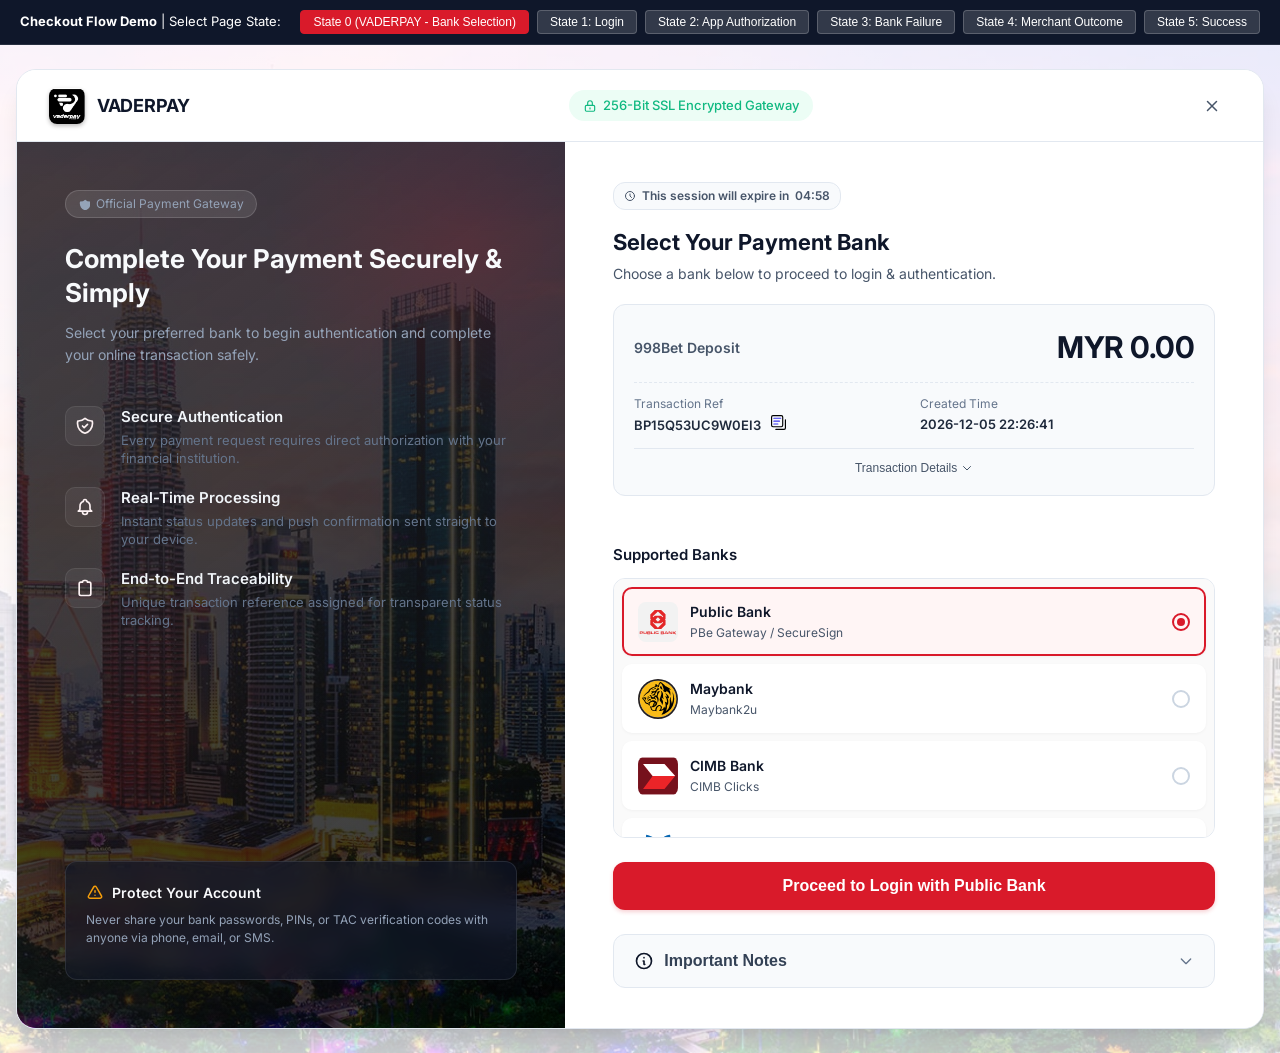
==== commit 2b32f961: "Add files via upload" ====
--- a/Bank_transfer.html
+++ b/Bank_transfer.html
@@ -1,715 +1,639 @@
-﻿<!DOCTYPE html>
-<html lang="en">
-<head>
-    <meta charset="UTF-8">
-    <meta name="viewport" content="width=device-width, initial-scale=1.0">
-    <title>VADERPAY Payment Gateway</title>
-    <!-- Google Font: Inter -->
-    <link rel="preconnect" href="https://fonts.googleapis.com">
-    <link rel="preconnect" href="https://fonts.gstatic.com" crossorigin>
-    <link href="https://fonts.googleapis.com/css2?family=Inter:wght@400;500;600;700;800&display=swap" rel="stylesheet">
-
-    <link rel="stylesheet" href="payment-gateway.css">
-
-</head>
-<body>
-
-    <!-- Demo Interactive Controller-->
-        <div class="demo-bar">
-            <div><strong>Checkout Flow Demo</strong> | Select Page State:</div>
-            <div class="tags">
-                <button class="demo-btn active" onclick="switchState(0)">State 0 (VADERPAY - Bank Selection)</button>
-                <button class="demo-btn" onclick="switchState(1)">State 1: Login</button>
-                <button class="demo-btn" onclick="switchState(2)">State 2: App Authorization</button>
-                <button class="demo-btn" onclick="switchState(3)">State 3: Bank Failure</button>
-                <button class="demo-btn" onclick="switchState(4)">State 4: Merchant Outcome</button>
-                <button class="demo-btn" onclick="switchState(5)">State 5: Success</button>
-            </div>
-        </div>
-
-
-    <div class="viewport-wrapper">
-        <div class="main-app-container" id="appMain">
-
-            <!-- Unified Dynamic Header Component -->
-            <header class="secure-header" id="headerContainer">
-                <!-- Rendered dynamically via JS based on State -->
-            </header>
-
-            <!-- Main Body Container -->
-            <div class="content-body" id="contentBody">
-
-                <!-- Left Column: Brand & Security Trust Panel -->
-                <aside class="brand-panel" id="brandPanel">
-                    <div class="brand-content">
-                        <div class="brand-tag">
-                            <svg width="12" height="12" fill="currentColor" viewBox="0 0 20 20"><path d="M9 12l2 2 4-4m5.618-4.016A11.955 11.955 0 0112 2.944a11.955 11.955 0 01-8.618 3.04A12.02 12.02 0 003 9c0 5.591 3.824 10.29 9 11.622 5.176-1.332 9-6.03 9-11.622 0-1.042-.133-2.052-.382-3.016z" /></svg>
-                            Official Payment Gateway
-                        </div>
-
-                        <h1 class="brand-heading">Complete Your Payment Securely & Simply</h1>
-                        <p class="brand-subheading">Select your preferred bank to begin authentication and complete your online transaction safely.</p>
-
-                        <div class="features-list">
-                            <div class="feature-item">
-                                <div class="feature-icon-wrapper">
-                                    <svg width="20" height="20" fill="none" stroke="currentColor" viewBox="0 0 24 24"><path stroke-linecap="round" stroke-linejoin="round" stroke-width="2" d="M9 12l2 2 4-4m5.618-4.016A11.955 11.955 0 0112 2.944a11.955 11.955 0 01-8.618 3.04A12.02 12.02 0 003 9c0 5.591 3.824 10.29 9 11.622 5.176-1.332 9-6.03 9-11.622 0-1.042-.133-2.052-.382-3.016z" /></svg>
-                                </div>
-                                <div class="feature-text">
-                                    <h4>Secure Authentication</h4>
-                                    <p>Every payment request requires direct authorization with your financial institution.</p>
-                                </div>
-                            </div>
-
-                            <div class="feature-item">
-                                <div class="feature-icon-wrapper">
-                                    <svg width="20" height="20" fill="none" stroke="currentColor" viewBox="0 0 24 24"><path stroke-linecap="round" stroke-linejoin="round" stroke-width="2" d="M15 17h5l-1.405-1.405A2.032 2.032 0 0118 14.158V11a6.002 6.002 0 00-4-5.659V5a2 2 0 10-4 0v.341C7.67 6.165 6 8.388 6 11v3.159c0 .538-.214 1.055-.595 1.436L4 17h5m6 0v1a3 3 0 11-6 0v-1m6 0H9" /></svg>
-                                </div>
-                                <div class="feature-text">
-                                    <h4>Real-Time Processing</h4>
-                                    <p>Instant status updates and push confirmation sent straight to your device.</p>
-                                </div>
-                            </div>
-
-                            <div class="feature-item">
-                                <div class="feature-icon-wrapper">
-                                    <svg width="20" height="20" fill="none" stroke="currentColor" viewBox="0 0 24 24"><path stroke-linecap="round" stroke-linejoin="round" stroke-width="2" d="M9 5H7a2 2 0 00-2 2v12a2 2 0 002 2h10a2 2 0 002-2V7a2 2 0 00-2-2h-2M9 5a2 2 0 012-2h2a2 2 0 012 2" /></svg>
-                                </div>
-                                <div class="feature-text">
-                                    <h4>End-to-End Traceability</h4>
-                                    <p>Unique transaction reference assigned for transparent status tracking.</p>
-                                </div>
-                            </div>
-                        </div>
-                    </div>
-
-                    <!-- Anti-Fraud Card -->
-                    <div class="anti-fraud-card">
-                        <div class="anti-fraud-header">
-                            <svg width="18" height="18" fill="none" stroke="#F59E0B" viewBox="0 0 24 24"><path stroke-linecap="round" stroke-linejoin="round" stroke-width="2" d="M12 9v2m0 4h.01m-6.938 4h13.856c1.54 0 2.502-1.667 1.732-3L13.732 4c-.77-1.333-2.694-1.333-3.464 0L3.34 16c-.77 1.333.192 3 1.732 3z" /></svg>
-                            <span>Protect Your Account</span>
-                        </div>
-                        <p class="anti-fraud-desc">Never share your bank passwords, PINs, or TAC verification codes with anyone via phone, email, or SMS.</p>
-                        <div class="anti-fraud-footer">
-                            <span>Need immediate assistance?</span>
-                            <a href="#help" onclick="alert('Support Line: +603-2176 8000')">Help Desk &rarr;</a>
-                        </div>
-                    </div>
-                </aside>
-
-                <!-- Right Column: Interactive Work Area -->
-                <main class="task-panel" id="taskPanel">
-                    <!-- Render Target via JS -->
-                </main>
-            </div>
-        </div>
-    </div>
-
-    <!-- Toast Element -->
-    <div class="toast-message" id="toast">
-        <svg width="16" height="16" fill="none" stroke="#10B981" viewBox="0 0 24 24"><path stroke-linecap="round" stroke-linejoin="round" stroke-width="2" d="M5 13l4 4L19 7" /></svg>
-        <span id="toastText">Reference number copied</span>
-    </div>
-
-    <!-- JavaScript SPA Implementation -->
-    <script>
-        // Global Transaction Data
-        const txData = {
-            merchant: "TopUp Online Merchant",
-            amount: "RM 50.00",
-            refNo: "BP15Q53UC9W0EI3",
-            timestamp: "2026-08-25 04:02 PM",
-            accountTarget: "User Account (88****1290)"
-        };
-
-        // Available Banks & Specific Configurations
-        const bankList = [
-            { id: 'pb', name: 'Public Bank', tag: 'PBe Gateway / SecureSign', color: '#D91A2A', initial: 'PBe', userField: 'User ID', logoUrl: '/assets/bank-Pb.svg' },
-            { id: 'mb', name: 'Maybank', tag: 'Maybank2u', color: '#FFC800', initial: 'M2U', userField: 'Username', logoUrl: '/assets/bank-maybank.svg' },
-            { id: 'cimb', name: 'CIMB Bank', tag: 'CIMB Clicks', color: '#ED1C24', initial: 'CIMB', userField: 'User ID', logoUrl: '/assets/bank-Cimb.svg' },
-            { id: 'affin', name: 'Affin Bank', tag: 'AffinAlways', color: '#005691', initial: 'Affin', userField: 'Username', logoUrl: '/assets/bank-affin.svg' },
-            { id: 'hlb', name: 'Hong Leong Bank', tag: 'HLB Connect', color: '#002D62', initial: 'HLB', userField: 'Username', logoUrl: '/assets/bank-Hlb.svg' },
-            { id: 'rhb', name: 'RHB Bank', tag: 'RHB Now', color: '#0067B1', initial: 'RHB', userField: 'Username', logoUrl: '/assets/bank-Rhb.svg' },
-            { id: 'alliance', name: 'Alliance Bank', tag: 'Alliance', color: '#0067B1', initial: 'Alliance', userField: 'Username', logoUrl: '/assets/bank-alliance.svg' },
-            { id: 'am', name: 'AM Bank', tag: 'AM Bank', color: '#0067B1', initial: 'AM', userField: 'Username', logoUrl: '/assets/bank-am.svg' },
-            { id: 'bsn', name: 'BSN Bank', tag: 'BSN Bank', color: '#0067B1', initial: 'BSN', userField: 'Username', logoUrl: '/assets/bank-bsn.svg' },
-            { id: 'islam', name: 'Bank Islam', tag: 'Bank Islam', color: '#0067B1', initial: 'islam', userField: 'Username', logoUrl: '/assets/bank-islam.svg' },
-            { id: 'ocbc', name: 'OCBC Bank', tag: 'OCBC Bank', color: '#0067B1', initial: 'ocbc', userField: 'Username', logoUrl: '/assets/bank-ocbc.svg' }
-        ];
-
-        let currentState = 0;
-        let selectedBank = bankList[0];
-        let timerInterval = null;
-
-        function handleImageError(imgElement, initial, color) {
-            const container = imgElement.parentElement;
-            container.innerHTML = `<div class="bank-logo-placeholder" style="background: ${color}; color: #FFF;">${initial}</div>`;
-        }
-
-        function handleHeaderImageError(imgElement, name) {
-            const container = imgElement.parentElement;
-            container.innerHTML = `<span class="logo-text">${name.toUpperCase()}</span>`;
-        }
-
-        function switchState(stateNum) {
-            currentState = stateNum;
-            clearInterval(timerInterval);
-
-            renderHeader(stateNum);
-
-            document.querySelectorAll('.demo-btn').forEach((btn, idx) => {
-                btn.classList.toggle('active', idx === stateNum);
-            });
-
-            const taskPanel = document.getElementById('taskPanel');
-            const brandPanel = document.getElementById('brandPanel');
-            if (brandPanel) brandPanel.style.display = 'flex';
-
-            switch (stateNum) {
-                case 0: renderState0(taskPanel); break;
-                case 1: renderState1(taskPanel); break;
-                case 2: renderState2(taskPanel); break;
-                case 3: renderState3(taskPanel); break;
-                case 4: renderState4(taskPanel); break;
-                case 5: renderState5(taskPanel); break;
-            }
-
-            switch (stateNum) {
+<!DOCTYPE html>
+<html lang="en">
+<head>
+    <meta charset="UTF-8">
+    <meta name="viewport" content="width=device-width, initial-scale=1.0">
+    <title>VADERPAY Payment Gateway</title>
+    <!-- Google Font: Inter -->
+    <link rel="preconnect" href="https://fonts.googleapis.com">
+    <link rel="preconnect" href="https://fonts.gstatic.com" crossorigin>
+    <link href="https://fonts.googleapis.com/css2?family=Inter:wght@400;500;600;700;800&display=swap" rel="stylesheet">
+
+    <link rel="stylesheet" href="payment-gateway.css">
+</head>
+<body>
+
+    <!-- Demo Interactive Controller-->
+    <div class="demo-bar">
+        <div><strong>Checkout Flow Demo</strong> | Select Page State:</div>
+        <div class="tags">
+            <button class="demo-btn active" onclick="switchState(0)">State 0 (VADERPAY - Bank Selection)</button>
+            <button class="demo-btn" onclick="switchState(1)">State 1: Login</button>
+            <button class="demo-btn" onclick="switchState(2)">State 2: App Authorization</button>
+            <button class="demo-btn" onclick="switchState(3)">State 3: Bank Failure</button>
+            <button class="demo-btn" onclick="switchState(4)">State 4: Merchant Outcome</button>
+            <button class="demo-btn" onclick="switchState(5)">State 5: Success</button>
+        </div>
+    </div>
+
+    <div class="viewport-wrapper">
+        <div class="main-app-container" id="appMain">
+
+            <!-- Dynamic Header Component -->
+            <header class="secure-header" id="headerContainer"></header>
+
+            <!-- Main Body Container -->
+            <div class="content-body" id="contentBody">
+
+                <!-- Left Column: Trust Panel -->
+                <aside class="brand-panel" id="brandPanel">
+                    <div class="brand-content">
+                        <div class="brand-tag">
+                            <svg width="12" height="12" fill="currentColor" viewBox="0 0 20 20"><path d="M9 12l2 2 4-4m5.618-4.016A11.955 11.955 0 0112 2.944a11.955 11.955 0 01-8.618 3.04A12.02 12.02 0 003 9c0 5.591 3.824 10.29 9 11.622 5.176-1.332 9-6.03 9-11.622 0-1.042-.133-2.052-.382-3.016z" /></svg>
+                            Official Payment Gateway
+                        </div>
+
+                        <h1 class="brand-heading">Complete Your Payment Securely & Simply</h1>
+                        <p class="brand-subheading">Select your preferred bank to begin authentication and complete your online transaction safely.</p>
+
+                        <div class="features-list">
+                            <div class="feature-item">
+                                <div class="feature-icon-wrapper">
+                                    <svg width="20" height="20" fill="none" stroke="currentColor" viewBox="0 0 24 24"><path stroke-linecap="round" stroke-linejoin="round" stroke-width="2" d="M9 12l2 2 4-4m5.618-4.016A11.955 11.955 0 0112 2.944a11.955 11.955 0 01-8.618 3.04A12.02 12.02 0 003 9c0 5.591 3.824 10.29 9 11.622 5.176-1.332 9-6.03 9-11.622 0-1.042-.133-2.052-.382-3.016z" /></svg>
+                                </div>
+                                <div class="feature-text">
+                                    <h4>Secure Authentication</h4>
+                                    <p>Every payment request requires direct authorization with your financial institution.</p>
+                                </div>
+                            </div>
+                            <div class="feature-item">
+                                <div class="feature-icon-wrapper">
+                                    <svg width="20" height="20" fill="none" stroke="currentColor" viewBox="0 0 24 24"><path stroke-linecap="round" stroke-linejoin="round" stroke-width="2" d="M15 17h5l-1.405-1.405A2.032 2.032 0 0118 14.158V11a6.002 6.002 0 00-4-5.659V5a2 2 0 10-4 0v.341C7.67 6.165 6 8.388 6 11v3.159c0 .538-.214 1.055-.595 1.436L4 17h5m6 0v1a3 3 0 11-6 0v-1m6 0H9" /></svg>
+                                </div>
+                                <div class="feature-text">
+                                    <h4>Real-Time Processing</h4>
+                                    <p>Instant status updates and push confirmation sent straight to your device.</p>
+                                </div>
+                            </div>
+                            <div class="feature-item">
+                                <div class="feature-icon-wrapper">
+                                    <svg width="20" height="20" fill="none" stroke="currentColor" viewBox="0 0 24 24"><path stroke-linecap="round" stroke-linejoin="round" stroke-width="2" d="M9 5H7a2 2 0 00-2 2v12a2 2 0 002 2h10a2 2 0 002-2V7a2 2 0 00-2-2h-2M9 5a2 2 0 012-2h2a2 2 0 012 2" /></svg>
+                                </div>
+                                <div class="feature-text">
+                                    <h4>End-to-End Traceability</h4>
+                                    <p>Unique transaction reference assigned for transparent status tracking.</p>
+                                </div>
+                            </div>
+                        </div>
+                    </div>
+
+                    <!-- Anti-Fraud Banner -->
+                    <div class="anti-fraud-card">
+                        <div class="anti-fraud-header">
+                            <svg width="18" height="18" fill="none" stroke="#F59E0B" viewBox="0 0 24 24"><path stroke-linecap="round" stroke-linejoin="round" stroke-width="2" d="M12 9v2m0 4h.01m-6.938 4h13.856c1.54 0 2.502-1.667 1.732-3L13.732 4c-.77-1.333-2.694-1.333-3.464 0L3.34 16c-.77 1.333.192 3 1.732 3z" /></svg>
+                            <span>Protect Your Account</span>
+                        </div>
+                        <p class="anti-fraud-desc">Never share your bank passwords, PINs, or TAC verification codes with anyone via phone, email, or SMS.</p>
+                    </div>
+                </aside>
+
+                <!-- Right Column: Interactive Work Area -->
+                <main class="task-panel" id="taskPanel"></main>
+            </div>
+        </div>
+    </div>
+
+    <!-- Toast Notification -->
+    <div class="toast-message" id="toast">
+        <svg width="16" height="16" fill="none" stroke="#10B981" viewBox="0 0 24 24"><path stroke-linecap="round" stroke-linejoin="round" stroke-width="2" d="M5 13l4 4L19 7" /></svg>
+        <span id="toastText">Reference number copied</span>
+    </div>
+
+    <!-- JavaScript Execution -->
+    <script>
+        const txData = {
+            merchant: "998Bet Deposit",
+            amount: "MYR 0.00",
+            refNo: "BP15Q53UC9W0EI3",
+            timestamp: new Date().toISOString().replace('T', ' ').substring(0, 19),
+            accountTarget: "User Account (88****1290)"
+        };
+
+        const bankList = [
+            { id: 'pb', name: 'Public Bank', tag: 'PBe Gateway / SecureSign', color: '#D91A2A', initial: 'PBe', userField: 'User ID', logoUrl: '/assets/bank-Pb.svg' },
+            { id: 'mb', name: 'Maybank', tag: 'Maybank2u', color: '#FFC800', initial: 'M2U', userField: 'Username', logoUrl: '/assets/bank-maybank.svg' },
+            { id: 'cimb', name: 'CIMB Bank', tag: 'CIMB Clicks', color: '#ED1C24', initial: 'CIMB', userField: 'User ID', logoUrl: '/assets/bank-Cimb.svg' },
+            { id: 'affin', name: 'Affin Bank', tag: 'AffinAlways', color: '#005691', initial: 'Affin', userField: 'Username', logoUrl: '/assets/bank-affin.svg' },
+            { id: 'hlb', name: 'Hong Leong Bank', tag: 'HLB Connect', color: '#002D62', initial: 'HLB', userField: 'Username', logoUrl: '/assets/bank-Hlb.svg' },
+            { id: 'rhb', name: 'RHB Bank', tag: 'RHB Now', color: '#0067B1', initial: 'RHB', userField: 'Username', logoUrl: '/assets/bank-Rhb.svg' },
+            { id: 'alliance', name: 'Alliance Bank', tag: 'Alliance', color: '#0067B1', initial: 'Alliance', userField: 'Username', logoUrl: '/assets/bank-alliance.svg' },
+            { id: 'am', name: 'AM Bank', tag: 'AM Bank', color: '#0067B1', initial: 'AM', userField: 'Username', logoUrl: '/assets/bank-am.svg' },
+            { id: 'bsn', name: 'BSN Bank', tag: 'BSN Bank', color: '#0067B1', initial: 'BSN', userField: 'Username', logoUrl: '/assets/bank-bsn.svg' },
+            { id: 'islam', name: 'Bank Islam', tag: 'Bank Islam', color: '#0067B1', initial: 'islam', userField: 'Username', logoUrl: '/assets/bank-islam.svg' },
+            { id: 'ocbc', name: 'OCBC Bank', tag: 'OCBC Bank', color: '#0067B1', initial: 'ocbc', userField: 'Username', logoUrl: '/assets/bank-ocbc.svg' }
+        ];
+
+        let currentState = 0;
+        let selectedBank = bankList[0];
+        let timerInterval = null;
+
+        function handleImageError(imgElement, initial, color) {
+            const container = imgElement.parentElement;
+            container.innerHTML = `<div class="bank-logo-placeholder" style="background: ${color}; color: #FFF;">${initial}</div>`;
+        }
+
+        function handleHeaderImageError(imgElement, name) {
+            const container = imgElement.parentElement;
+            container.innerHTML = `<span class="logo-text">${name.toUpperCase()}</span>`;
+        }
+
+        function switchState(stateNum) {
+            currentState = stateNum;
+            clearInterval(timerInterval);
+
+            renderHeader(stateNum);
+
+            document.querySelectorAll('.demo-btn').forEach((btn, idx) => {
+                btn.classList.toggle('active', idx === stateNum);
+            });
+
+            const taskPanel = document.getElementById('taskPanel');
+            const brandPanel = document.getElementById('brandPanel');
+            if (brandPanel) brandPanel.style.display = 'flex';
+
+            switch (stateNum) {
                 case 0: renderState0(taskPanel); break;
                 case 1: renderState1(taskPanel); break;
                 case 2: renderState2(taskPanel); break;
                 case 3: renderState3(taskPanel); break;
                 case 4: renderState4(taskPanel); break;
-                case 5: renderState5(taskPanel); break;
-            }
-
-            requestAnimationFrame(() => {
+                case 5: renderState5(taskPanel); break;
+            }
+
+            requestAnimationFrame(() => {
                 window.scrollTo({ top: 0, behavior: 'auto' });
-                taskPanel.scrollTo({ top: 0, behavior: 'auto' });
-            });
-        }
-
-
-
-        function renderHeader(stateNum) {
-            const headerContainer = document.getElementById('headerContainer');
-            if (!headerContainer) return;
-
-            if (stateNum === 0) {
-                headerContainer.innerHTML = `
-                    <div class="brand-logo">
-                        <div class="logo-icon vader-icon"><img src="assets/vaderpay.png" alt="VADERPAY" /></div>
-                        <span class="logo-text">VADERPAY</span>
-                    </div>
-
-                    <div class="header-security-badge">
-                        <svg width="14" height="14" fill="none" stroke="currentColor" viewBox="0 0 24 24"><path stroke-linecap="round" stroke-linejoin="round" stroke-width="2" d="M12 15v2m-6 4h12a2 2 0 002-2v-6a2 2 0 00-2-2H6a2 2 0 00-2 2v6a2 2 0 002 2zm10-10V7a4 4 0 00-8 0v4h8z" /></svg>
-                        <span>256-Bit SSL Encrypted Gateway</span>
-                    </div>
-
-                    <div class="header-actions">
-                        <button class="btn-text-action" aria-label="Change Language">
-                            <svg width="16" height="16" fill="none" stroke="currentColor" viewBox="0 0 24 24"><path stroke-linecap="round" stroke-linejoin="round" stroke-width="2" d="M21 12a9 9 0 11-18 0 9 9 0 0118 0z" /><path stroke-linecap="round" stroke-linejoin="round" stroke-width="2" d="M3.6 9h16.8M3.6 15h16.8" /></svg>
-                            <span>EN</span>
-                        </button>
-                        <button class="btn-text-action" aria-label="Cancel and Exit" onclick="switchState(0)">
-                            <svg width="18" height="18" fill="none" stroke="currentColor" viewBox="0 0 24 24"><path stroke-linecap="round" stroke-linejoin="round" stroke-width="2" d="M6 18L18 6M6 6l12 12" /></svg>
-                        </button>
-                    </div>
-                `;
-            } else {
-                const currentBank = selectedBank || bankList[0];
-
-                const state1HorizontalLogos = {
-                    pb: 'assets/bank-horizontal/bank-horizontal-pb.svg',
-                    mb: 'assets/bank-horizontal/bank-horizontal-maybank.svg',
-                    alliance: 'assets/bank-horizontal/bank-horizontal-alliance.svg',
-                    rhb: 'assets/bank-horizontal/bank-horizontal-rhb.svg',
-                    am: 'assets/bank-horizontal/bank-horizontal-am-bank.svg',
-                    bsn: 'assets/bank-horizontal/bank-horizontal-bsn.svg',
-                    hlb: 'assets/bank-horizontal/bank-horizontal-hlb.svg',
-                    affin: 'assets/bank-horizontal/bank-horizontal-affin.svg',
-                    cimb: 'assets/bank-horizontal/bank-horizontal-cimb.svg',
-                    ocbc: 'assets/bank-horizontal/bank-horizontal-ocbc.svg',
-                    islam: 'assets/bank-horizontal/bank-horizontal-bank-islam.svg'
-                    
-                };
-
-                const headerLogoUrl = stateNum >= 1 && stateNum <= 5
-                    ? (state1HorizontalLogos[currentBank.id] || currentBank.logoUrl)
-                    : currentBank.logoUrl;
-
-                const headerLogoAlt = currentBank.name;
-
+                taskPanel.scrollTo({ top: 0, behavior: 'auto' });
+            });
+        }
+
+        function renderHeader(stateNum) {
+            const headerContainer = document.getElementById('headerContainer');
+            if (!headerContainer) return;
+
+            if (stateNum === 0) {
                 headerContainer.innerHTML = `
                     <div class="brand-logo">
-                        <img src="${headerLogoUrl}"
-                             alt="${headerLogoAlt}"
-                             class="header-bank-logo"
-                             onerror="handleHeaderImageError(this, '${currentBank.name}')" />
-                    </div>
-
-                    <div class="header-security-badge">
-                        <svg width="14" height="14" fill="none" stroke="currentColor" viewBox="0 0 24 24"><path stroke-linecap="round" stroke-linejoin="round" stroke-width="2" d="M12 15v2m-6 4h12a2 2 0 002-2v-6a2 2 0 00-2-2H6a2 2 0 00-2 2v6a2 2 0 002 2zm10-10V7a4 4 0 00-8 0v4h8z" /></svg>
-                        <span>256-Bit SSL Secure Payment</span>
-                    </div>
-
-                    <div class="header-actions">
-                        <button class="btn-text-action" aria-label="Change Language">
-                            <svg width="16" height="16" fill="none" stroke="currentColor" viewBox="0 0 24 24"><path stroke-linecap="round" stroke-linejoin="round" stroke-width="2" d="M21 12a9 9 0 11-18 0 9 9 0 0118 0z" /><path stroke-linecap="round" stroke-linejoin="round" stroke-width="2" d="M3.6 9h16.8M3.6 15h16.8" /></svg>
-                            <span>EN</span>
-                        </button>
-                        <button class="btn-text-action" aria-label="Cancel and Exit" onclick="switchState(0)">
-                            <svg width="18" height="18" fill="none" stroke="currentColor" viewBox="0 0 24 24"><path stroke-linecap="round" stroke-linejoin="round" stroke-width="2" d="M6 18L18 6M6 6l12 12" /></svg>
-                        </button>
-                    </div>
-                `;
-            }
-        }
-
-        function showToast(msg) {
-            const toast = document.getElementById('toast');
-            if (!toast) return;
-            document.getElementById('toastText').innerText = msg;
-            toast.classList.add('show');
-            setTimeout(() => { toast.classList.remove('show'); }, 2500);
-        }
-
-        function copyRef() {
-            navigator.clipboard.writeText(txData.refNo);
-            showToast("Reference number copied: " + txData.refNo);
-        }
-
-        function toggleTxDetails() {
-            const content = document.getElementById('txDetailsContent');
-            const btn = document.getElementById('txDetailsBtn');
-            if (content) {
-                content.classList.toggle('show');
-                if (btn) btn.classList.toggle('active');
-            }
-        }
-
-        function toggleImportantNotes() {
-            const body = document.getElementById('importantNotesBody');
-            const trigger = document.getElementById('importantNotesTrigger');
-            if (body) {
-                body.classList.toggle('show');
-                if (trigger) trigger.classList.toggle('active');
-            }
-        }
-
-        function startTimer(durationSeconds, displayId, onExpire) {
-            clearInterval(timerInterval);
-            let timer = durationSeconds;
-            const display = document.getElementById(displayId);
-
-            timerInterval = setInterval(() => {
-                let minutes = parseInt(timer / 60, 10);
-                let seconds = parseInt(timer % 60, 10);
-
-                minutes = minutes < 10 ? "0" + minutes : minutes;
-                seconds = seconds < 10 ? "0" + seconds : seconds;
-
-                if (display) display.textContent = minutes + ":" + seconds;
-
-                if (--timer < 0) {
-                    clearInterval(timerInterval);
-                    if (display) display.textContent = "00:00";
-                    if (onExpire) onExpire();
-                }
-            }, 1000);
-        }
-
-        function getSummaryHTML() {
-            return `
-    <div class="tx-summary-card">
-      <div class="tx-row-main">
-        <span class="tx-merchant">${txData.merchant}</span>
-        <span class="tx-amount">${txData.amount}</span>
-      </div>
-      <div class="tx-meta-grid">
-        <div class="tx-meta-item">
-          <span>Transaction Ref</span>
-          <strong>${txData.refNo}</strong>
-          <button class ="copy-ref-btn" onclick="copyRef()"><img src="assets/copy-icon.svg" /></button>
-        </div>
-        <div class="tx-meta-item">
-          <span>Created Time</span>
-          <strong>${txData.timestamp}</strong>
-        </div>
-      </div>
-      <button class="tx-collapsible-trigger" id="txDetailsBtn" onclick="toggleTxDetails()">
-        <span>Transaction Details</span>
-        <svg width="12" height="12" fill="none" stroke="currentColor" viewBox="0 0 24 24"><path stroke-linecap="round" stroke-linejoin="round" stroke-width="2" d="M19 9l-7 7-7-7"/></svg>
-      </button>
-      <div class="tx-details-content" id="txDetailsContent">
-        <p>Recipient Account: ${txData.accountTarget}</p>
-        <p>Selected Channel: ${selectedBank ? selectedBank.name : 'Express Online Banking'}</p>
-        <p>Security Standard: 256-bit SSL Encrypted</p>
-      </div>
-    </div>
-  `;
-        }
-
-        function getImportantNotesHTML() {
-            return `
-    <div class="important-notes-card">
-      <button class="important-notes-trigger" id="importantNotesTrigger" onclick="toggleImportantNotes()">
-        <div class="important-notes-header-left">
-          <svg width="20" height="20" fill="none" stroke="currentColor" viewBox="0 0 24 24"><path stroke-linecap="round" stroke-linejoin="round" stroke-width="2" d="M13 16h-1v-4h-1m1-4h.01M21 12a9 9 0 11-18 0 9 9 0 0118 0z"/></svg>
-          <h3 class ="important-notes-title">Important Notes</h3>
-        </div>
-        <svg class="important-notes-chevron" width="16" height="16" fill="none" stroke="currentColor" viewBox="0 0 24 24"><path stroke-linecap="round" stroke-linejoin="round" stroke-width="2" d="M19 9l-7 7-7-7"/></svg>
-      </button>
-
-      <div class="important-notes-body" id="importantNotesBody">
-        <ol class="important-notes-list">
-          <li>Kindly ensure your bank account has been activated foronline payment processing.</li>
-          <li>Kindly ensure that you have sufficient funds in the account</li>
-          <li>Kindly ensure that you have entered the correct ID and password.</li>
-          <li>Please do not click on any submit button more than once.</li>
-          <li>Please do not refesh your browser.</li>
-          <li>Please take note of the reference number if any event youneed to contact our Customer servce forfurtheraction.</li>
-        </ol>
-      </div>
-    </div>
-  `;
-        }
-
-        function getStepperHTML(activeStep) {
-            return `
-            <div class="stepper">
-              <div class="step-item ${activeStep >= 1 ? (activeStep > 1 ? 'completed' : 'active') : ''}">
-                <div class="step-num">${activeStep > 1 ? '✓' : '1'}</div>
-                <span>Login</span>
-              </div>
-              <div class="stepper-line"></div>
-              <div class="step-item ${activeStep >= 2 ? (activeStep > 2 ? 'completed' : 'active') : ''}">
-                <div class="step-num">${activeStep > 2 ? '✓' : '2'}</div>
-                <span>Authorize</span>
-              </div>
-              <div class="stepper-line"></div>
-              <div class="step-item ${activeStep >= 3 ? 'active' : ''}">
-                <div class="step-num">3</div>
-                <span>Receipt</span>
-              </div>
-            </div>
-          `;
-        }
-
-        // ----------------------------------------------------
-        // STATE 0: Select Payment Bank (VADERPAY Gateway)
-        // ----------------------------------------------------
-        function renderState0(container) {
-            container.innerHTML = `
-    <div>
-      <span class="timer-badge" id="timerBadge">
-        <svg width="12" height="12" fill="none" stroke="currentColor" viewBox="0 0 24 24"><path stroke-linecap="round" stroke-linejoin="round" stroke-width="2" d="M12 8v4l3 3m6-3a9 9 0 11-18 0 9 9 0 0118 0z"/></svg>
-        This session will expire in <span id="timerClock">04:58</span>
-      </span>
-    </div>
-
-    <h2 style="font-size:22px; font-weight:700; color:var(--pb-navy); margin-bottom:4px;">Select Your Payment Bank</h2>
-    <p style="font-size:14px; color:var(--pb-slate-gray); margin-bottom:20px;">Choose a bank below to proceed to login & authentication.</p>
-
-    ${getSummaryHTML()}
-
-    <div style="margin-top: 24px;">
-      <h3 style="font-size:15px; font-weight:600; color:var(--pb-navy); margin-bottom:12px;">Supported Banks</h3>
-
-      <div class="form-group" style="margin-bottom: 12px;">
-        <div class="input-wrapper">
-          <svg class="input-icon" width="18" height="18" fill="none" stroke="currentColor" viewBox="0 0 24 24"><path stroke-linecap="round" stroke-linejoin="round" stroke-width="2" d="M21 21l-6-6m2-5a7 7 0 11-14 0 7 7 0 0114 0z"/></svg>
-          <input type="text" id="bankSearchInput" class="form-input" placeholder="Search bank name..." oninput="filterBanks(this.value)">
-        </div>
-      </div>
-
-      <div class="bank-list-container" id="bankListContainer">
-        ${generateBankListHTML(bankList)}
-      </div>
-
-      <div style="margin-top: 24px;">
-        <button class="btn-primary" id="proceedBankBtn" ${!selectedBank ? 'disabled' : ''} onclick="handleProceedBank()">
-          <span>${selectedBank ? `Proceed to Login with ${selectedBank.name} &rarr;` : 'Please Select a Bank to Continue'}</span>
-        </button>
-        <p style="font-size:12px; color:var(--pb-slate-gray); text-align:center; margin-top:8px;">
-        </p>
-      </div>
-    </div>
-
-    ${getImportantNotesHTML()}
-  `;
-
-            startTimer(298, 'timerClock', () => {
-                const btn = document.getElementById('proceedBankBtn');
-                if (btn) {
-                    btn.disabled = true;
-                    btn.innerText = "Payment Session Expired";
-                }
-                showToast("Transaction time limit exceeded");
-            });
-
-            if (selectedBank) {
-                selectBank(selectedBank.id);
-            }
-        }
-
-        function generateBankListHTML(list) {
-            if (list.length === 0) {
-                return `<div class="bank-empty-state">No bank found. Please try another search term.</div>`;
-            }
-
-            return list.map(bank => {
-                const isSelected = selectedBank && selectedBank.id === bank.id;
-                return `
-      <div class="bank-card ${isSelected ? 'selected' : ''}" id="bank-card-${bank.id}" onclick="selectBank('${bank.id}')">
-        <div class="bank-logo-container">
-          <img src="${bank.logoUrl}"
-               alt="${bank.name}"
-               class="bank-logo-img"
-               onerror="handleImageError(this, '${bank.initial}', '${bank.color}')" />
-        </div>
-        <div class="bank-info">
-          <div class="bank-name">${bank.name}</div>
-          <div class="bank-tag">${bank.tag}</div>
-        </div>
-        <div class="bank-radio ${isSelected ? 'checked' : ''}"></div>
-      </div>
-    `;
-            }).join('');
-        }
-
-        function filterBanks(query) {
-            const keyword = query.toLowerCase().trim();
-            const filtered = bankList.filter(b => b.name.toLowerCase().includes(keyword));
-            const container = document.getElementById('bankListContainer');
-            if (container) {
-                container.innerHTML = generateBankListHTML(filtered);
-            }
-        }
-
-        function selectBank(bankId) {
-            selectedBank = bankList.find(b => b.id === bankId);
-
-            document.querySelectorAll('.bank-card').forEach(card => card.classList.remove('selected'));
-            document.querySelectorAll('.bank-radio').forEach(radio => radio.classList.remove('checked'));
-
-            const selectedCard = document.getElementById(`bank-card-${bankId}`);
-            if (selectedCard) {
-                selectedCard.classList.add('selected');
-                const radio = selectedCard.querySelector('.bank-radio');
-                if (radio) radio.classList.add('checked');
-            }
-
-            const btn = document.getElementById('proceedBankBtn');
-            if (btn) {
-                btn.disabled = false;
-                btn.innerHTML = `<span>Proceed to Login with ${selectedBank.name}</span>`;
-            }
-        }
-
-        function handleProceedBank() {
-            if (!selectedBank) return;
-
-            const btn = document.getElementById('proceedBankBtn');
-            btn.disabled = true;
-            btn.innerHTML = `<span>Loading ${selectedBank.name} Login...</span>`;
-
-            setTimeout(() => {
-                switchState(1);
-            }, 400);
-        }
-
-        // ----------------------------------------------------
-        // STATE 1: Bank Login Verification
-        // ----------------------------------------------------
-        function renderState1(container) {
-            const currentBank = selectedBank || bankList[0];
-            const userFieldLabel = currentBank.userField || 'User ID';
-
-            container.innerHTML = `
-            <button class="nav-back-btn" onclick="switchState(0)">
-              <svg width="16" height="16" fill="none" stroke="currentColor" viewBox="0 0 24 24"><path stroke-linecap="round" stroke-linejoin="round" stroke-width="2" d="M10 19l-7-7m0 0l7-7m-7 7h18"/></svg>
-              <span>Back to Select Bank</span>
-            </button>
-
-            ${getStepperHTML(1)}
-            <div style="display: flex; align-items: center; justify-content: space-between; margin-bottom: 16px;">
-              <div>
-                <h2 style="font-size:22px; font-weight:700; color:var(--pb-navy); margin-bottom:4px;">Welcome to ${currentBank.name}</h2>
-                <p style="font-size:14px; color:var(--pb-slate-gray);">Authenticate via ${currentBank.tag} to complete payment.</p>
-              </div>
-              <button class="btn-secondary" style="width: auto; height: 36px; padding: 0 12px; font-size: 12px;" onclick="switchState(0)">
-                Change Bank
-              </button>
-            </div>
-
-            ${getSummaryHTML()}
-
-            <form onsubmit="event.preventDefault(); switchState(2);">
-              <div class="form-group">
-                <label class="form-label">${currentBank.name} ${userFieldLabel}</label>
-                <div class="input-wrapper">
-                  <svg class="input-icon" width="18" height="18" fill="none" stroke="currentColor" viewBox="0 0 24 24"><path stroke-linecap="round" stroke-linejoin="round" stroke-width="2" d="M16 7a4 4 0 11-8 0 4 4 0 018 0zM12 14a7 7 0 00-7 7h14a7 7 0 00-7-7z"/></svg>
-                  <input type="text" class="form-input" placeholder="Enter your ${userFieldLabel.toLowerCase()}" required>
-                </div>
-              </div>
-              <div class="form-group">
-                <label class="form-label">Password</label>
-                <div class="input-wrapper">
-                  <svg class="input-icon" width="18" height="18" fill="none" stroke="currentColor" viewBox="0 0 24 24"><path stroke-linecap="round" stroke-linejoin="round" stroke-width="2" d="M12 15v2m-6 4h12a2 2 0 002-2v-6a2 2 0 00-2-2H6a2 2 0 00-2 2v6a2 2 0 002 2zm10-10V7a4 4 0 00-8 0v4h8z"/></svg>
-                  <input type="password" class="form-input" placeholder="Enter your password" required>
-                </div>
-                <div class="field-sublink"><a href="#" onclick="showToast('Redirecting to ${currentBank.name} Support...')">Forgot ${userFieldLabel} / Password?</a></div>
-              </div>
-
-              <div style="display: flex; gap: 12px; margin-top: 20px;">
-                <button type="submit" class="btn-primary" style="width: 100%;">
-                  <span>Next</span>
-                </button>
-              </div>
-            </form>
-
-            ${getImportantNotesHTML()}
-          `;
-        }
-
-        // ----------------------------------------------------
-        // STATE 2: App Authorization (SecureSign / 2FA)
-        // ----------------------------------------------------
-        function renderState2(container) {
-            const currentBank = selectedBank || bankList[0];
-
-            container.innerHTML = `
-            ${getStepperHTML(2)}
-            <div class="auth-state-box">
-              <div class="auth-illustration">
-                <div class="pulse-ring"></div>
-                <svg width="36" height="36" fill="none" stroke="currentColor" viewBox="0 0 24 24"><path stroke-linecap="round" stroke-linejoin="round" stroke-width="2" d="M12 18h.01M8 21h8a2 2 0 002-2V5a2 2 0 00-2-2H8a2 2 0 00-2 2v14a2 2 0 002 2z"/></svg>
-              </div>
-              <h2 style="font-size:20px; font-weight:700; color:var(--pb-navy); margin-bottom:6px;">App Authorization Required</h2>
-              <p style="font-size:14px; color:var(--pb-slate-gray);">A notification has been sent to your registered <strong>${currentBank.name}</strong> mobile app.</p>
-
-              <div class="app-steps-list">
-                <div class="app-step-item"><div class="app-step-idx">1</div><span>Open <strong>${currentBank.name} Mobile App</strong> on your phone.</span></div>
-                <div class="app-step-item"><div class="app-step-idx">2</div><span>Tap the <strong>Secure Verification</strong> push notification.</span></div>
-                <div class="app-step-item"><div class="app-step-idx">3</div><span>Verify amount <strong>${txData.amount}</strong> and tap <strong>Approve</strong>.</span></div>
-              </div>
-
-              <button class="btn-primary" onclick="switchState(5)"><span>I Have Approved on Mobile App</span></button>
-              <button class="btn-secondary" style="margin-top: 10px;" onclick="switchState(3)"><span>Simulate Approval Failure</span></button>
-            </div>
-          `;
-        }
-
-        // ----------------------------------------------------
-        // STATE 3: Bank Verification Failure
-        // ----------------------------------------------------
-        function renderState3(container) {
-            container.innerHTML = `
-            ${getStepperHTML(3)}
-            <div class ="result-status-card">
-          <!--Dynamic Motion Animated Error Badge-->
-            <div class ="motion-error-wrapper">
-            <div class ="motion-error-ring"></div>
-
-            <div class ="motion-error-circle">
-                <svg class ="motion-error-cross" viewBox="0 0 24 24" fill="none" stroke="currentColor" stroke-width="3.5" stroke-linecap="round" stroke-linejoin="round">
-                <line x1="18" y1="6" x2="6" y2="18"></line>
-                <line x1="6" y1="6" x2="18" y2="18"></line>
-                </svg>
-            </div>
-
-            <!--Bursting Particle Elements-->
-            <div class ="motion-particle p-square-red" style="--dx:-12px; --dy:-14px;"></div>
-            <div class ="motion-particle p-circle-orange" style="--dx:14px; --dy:-12px;"></div>
-            <div class ="motion-particle p-triangle-yellow" style="--dx:-16px; --dy:10px;"></div>
-            <div class ="motion-particle p-square-blue" style="--dx:15px; --dy:12px;"></div>
-            <div class ="motion-particle p-curved-line" style="--dx:0px; --dy:-16px;"></div>
-            </div>
-              <h2 class="result-title">Payment Unsuccessful</h2>
-              <p class="result-subtitle">Your transaction was declined or timed out during authorization.</p>
-
-              <div class="no-deduction-banner">
-                <svg width="16" height="16" fill="none" stroke="currentColor" viewBox="0 0 24 24"><path stroke-linecap="round" stroke-linejoin="round" stroke-width="2" d="M9 12l2 2 4-4m6 2a9 9 0 11-18 0 9 9 0 0118 0z"/></svg>
-                No money was deducted from your bank account.
-              </div>
-
-              <div style="display:flex; gap:12px; margin-top:20px;">
-                <button class="btn-primary" onclick="switchState(0)"><span>Try Again</span></button>
-                <button class="btn-secondary" onclick="switchState(4)"><span>Return to Merchant</span></button>
-              </div>
-            </div>
-          `;
-        }
-
-        // ----------------------------------------------------
-        // STATE 4: Merchant Failure Outcome
-        // ----------------------------------------------------
-        function renderState4(container) {
-            container.innerHTML = `
-            <div class="result-status-card">
-            <!--Dynamic Motion Animated Warning Badge-->
-            <div class ="motion-warning-wrapper">
-               <div class ="motion-warning-ring"></div>
-
-                <div class ="motion-warning-circle">
-                  <svg class ="motion-warning-icon" viewBox="0 0 24 24" fill="none" stroke="currentColor" stroke-width="2.2" stroke-linecap="round" stroke-linejoin="round">
-                    <path d="M10.29 3.86L1.82 18a2 2 0 0 0 1.71 3h16.94a2 2 0 0 0 1.71-3L13.71 3.86a2 2 0 0 0-3.42 0z"></path>
-                    <line x1="12" y1="9" x2="12" y2="13"></line>
-                    <line x1="12" y1="17" x2="12.01" y2="17"></line>
-                  </svg>
-                </div>
-              </div>
-              <h2 class="result-title">Returned to ${txData.merchant}</h2>
-              <p class="result-subtitle">The order was not completed. Please choose an alternative payment method.</p>
-
-              <button class="btn-primary" onclick="switchState(0)"><span>Back to Select Bank</span></button>
-            </div>
-          `;
-        }
-
-        // ----------------------------------------------------
-        // STATE 5: Payment Success Receipt
-        // ----------------------------------------------------
-        function renderState5(container) {
-            container.innerHTML = `
-            ${getStepperHTML(3)}
-            <div class="result-status-card">
-               <div class ="success-motion-wrapper">
-                    <div class ="ripple-ring"></div>
-                    <div class ="ripple-ring"></div>
-
-                    <div class ="success-circle">
-                        <svg class ="checkmark-svg" viewBox="0 0 52 52">
-                            <path d="M14 27 l10 10 l20 -20" />
-                        </svg>
-                    </div>
-
-                    <div class ="confetti-container">
-                        <div class ="confetti" style="--tw-x: -30px; --tw-y: -30px;"></div>
-                        <div class ="confetti" style="--tw-x: 35px; --tw-y: -25px;"></div>
-                        <div class ="confetti" style="--tw-x: -35px; --tw-y: 20px;"></div>
-                        <div class ="confetti" style="--tw-x: 30px; --tw-y: 30px;"></div>
-                        <div class ="confetti" style="--tw-x: 0px; --tw-y: -40px;"></div>
-                        <div class ="confetti" style="--tw-x: 5px; --tw-y: 40px;"></div>
-                    </div>
-                </div>
-              <h2 class="result-title">Payment Successful!</h2>
-              <p class="result-subtitle">Your transaction of <strong>${txData.amount}</strong> has been successfully processed.</p>
-
-              ${getSummaryHTML()}
-
-              <button class="btn-primary" onclick="switchState(0)"><span>Done & Return to Merchant</span></button>
-            </div>
-          `;
-        }
-
-        // Demo Controls Initializer
-        window.addEventListener('DOMContentLoaded', () => {
-            switchState(0);
-        });
-    </script>
-</body>
-
-</html>
+                        <div class="logo-icon vader-icon"><img src="assets/vaderpay.png" alt="VADERPAY" /></div>
+                        <span class="logo-text">VADERPAY</span>
+                    </div>
+
+                    <div class="header-security-badge">
+                        <svg width="14" height="14" fill="none" stroke="currentColor" viewBox="0 0 24 24"><path stroke-linecap="round" stroke-linejoin="round" stroke-width="2" d="M12 15v2m-6 4h12a2 2 0 002-2v-6a2 2 0 00-2-2H6a2 2 0 00-2 2v6a2 2 0 002 2zm10-10V7a4 4 0 00-8 0v4h8z" /></svg>
+                        <span>256-Bit SSL Encrypted Gateway</span>
+                    </div>
+
+                    <div class="header-actions">
+                        <button class="btn-text-action" aria-label="Cancel and Exit" onclick="window.location.href='index.html'">
+                            <svg width="18" height="18" fill="none" stroke="currentColor" viewBox="0 0 24 24"><path stroke-linecap="round" stroke-linejoin="round" stroke-width="2" d="M6 18L18 6M6 6l12 12" /></svg>
+                        </button>
+                    </div>
+                `;
+            } else {
+                const currentBank = selectedBank || bankList[0];
+                const state1HorizontalLogos = {
+                    pb: 'assets/bank-horizontal/bank-horizontal-pb.svg',
+                    mb: 'assets/bank-horizontal/bank-horizontal-maybank.svg',
+                    alliance: 'assets/bank-horizontal/bank-horizontal-alliance.svg',
+                    rhb: 'assets/bank-horizontal/bank-horizontal-rhb.svg',
+                    am: 'assets/bank-horizontal/bank-horizontal-am-bank.svg',
+                    bsn: 'assets/bank-horizontal/bank-horizontal-bsn.svg',
+                    hlb: 'assets/bank-horizontal/bank-horizontal-hlb.svg',
+                    affin: 'assets/bank-horizontal/bank-horizontal-affin.svg',
+                    cimb: 'assets/bank-horizontal/bank-horizontal-cimb.svg',
+                    ocbc: 'assets/bank-horizontal/bank-horizontal-ocbc.svg',
+                    islam: 'assets/bank-horizontal/bank-horizontal-bank-islam.svg'
+                };
+
+                const headerLogoUrl = stateNum >= 1 && stateNum <= 5
+                    ? (state1HorizontalLogos[currentBank.id] || currentBank.logoUrl)
+                    : currentBank.logoUrl;
+
+                headerContainer.innerHTML = `
+                    <div class="brand-logo">
+                        <img src="${headerLogoUrl}" alt="${currentBank.name}" class="header-bank-logo" onerror="handleHeaderImageError(this, '${currentBank.name}')" />
+                    </div>
+                    <div class="header-security-badge">
+                        <svg width="14" height="14" fill="none" stroke="currentColor" viewBox="0 0 24 24"><path stroke-linecap="round" stroke-linejoin="round" stroke-width="2" d="M12 15v2m-6 4h12a2 2 0 002-2v-6a2 2 0 00-2-2H6a2 2 0 00-2 2v6a2 2 0 002 2zm10-10V7a4 4 0 00-8 0v4h8z" /></svg>
+                        <span>256-Bit SSL Secure Payment</span>
+                    </div>
+                    <div class="header-actions">
+                        <button class="btn-text-action" aria-label="Cancel and Exit" onclick="window.location.href='index.html'">
+                            <svg width="18" height="18" fill="none" stroke="currentColor" viewBox="0 0 24 24"><path stroke-linecap="round" stroke-linejoin="round" stroke-width="2" d="M6 18L18 6M6 6l12 12" /></svg>
+                        </button>
+                    </div>
+                `;
+            }
+        }
+
+        function showToast(msg) {
+            const toast = document.getElementById('toast');
+            if (!toast) return;
+            document.getElementById('toastText').innerText = msg;
+            toast.classList.add('show');
+            setTimeout(() => { toast.classList.remove('show'); }, 2500);
+        }
+
+        function copyRef() {
+            navigator.clipboard.writeText(txData.refNo);
+            showToast("Reference number copied: " + txData.refNo);
+        }
+
+        function toggleTxDetails() {
+            const content = document.getElementById('txDetailsContent');
+            const btn = document.getElementById('txDetailsBtn');
+            if (content) {
+                content.classList.toggle('show');
+                if (btn) btn.classList.toggle('active');
+            }
+        }
+
+        function toggleImportantNotes() {
+            const body = document.getElementById('importantNotesBody');
+            const trigger = document.getElementById('importantNotesTrigger');
+            if (body) {
+                body.classList.toggle('show');
+                if (trigger) trigger.classList.toggle('active');
+            }
+        }
+
+        function startTimer(durationSeconds, displayId, onExpire) {
+            clearInterval(timerInterval);
+            let timer = durationSeconds;
+            const display = document.getElementById(displayId);
+
+            timerInterval = setInterval(() => {
+                let minutes = parseInt(timer / 60, 10);
+                let seconds = parseInt(timer % 60, 10);
+
+                minutes = minutes < 10 ? "0" + minutes : minutes;
+                seconds = seconds < 10 ? "0" + seconds : seconds;
+
+                if (display) display.textContent = minutes + ":" + seconds;
+
+                if (--timer < 0) {
+                    clearInterval(timerInterval);
+                    if (display) display.textContent = "00:00";
+                    if (onExpire) onExpire();
+                }
+            }, 1000);
+        }
+
+        function getSummaryHTML() {
+            return `
+    <div class="tx-summary-card">
+      <div class="tx-row-main">
+        <span class="tx-merchant">${txData.merchant}</span>
+        <span class="tx-amount">${txData.amount}</span>
+      </div>
+      <div class="tx-meta-grid">
+        <div class="tx-meta-item">
+          <span>Transaction Ref</span>
+          <strong>${txData.refNo}</strong>
+          <button class="copy-ref-btn" onclick="copyRef()"><img src="assets/copy-icon.svg" /></button>
+        </div>
+        <div class="tx-meta-item">
+          <span>Created Time</span>
+          <strong>${txData.timestamp}</strong>
+        </div>
+      </div>
+      <button class="tx-collapsible-trigger" id="txDetailsBtn" onclick="toggleTxDetails()">
+        <span>Transaction Details</span>
+        <svg width="12" height="12" fill="none" stroke="currentColor" viewBox="0 0 24 24"><path stroke-linecap="round" stroke-linejoin="round" stroke-width="2" d="M19 9l-7 7-7-7"/></svg>
+      </button>
+      <div class="tx-details-content" id="txDetailsContent">
+        <p>Recipient Account: ${txData.accountTarget}</p>
+        <p>Selected Channel: ${selectedBank ? selectedBank.name : 'Express Online Banking'}</p>
+        <p>Security Standard: 256-bit SSL Encrypted</p>
+      </div>
+    </div>
+  `;
+        }
+
+        function getImportantNotesHTML() {
+            return `
+    <div class="important-notes-card">
+      <button class="important-notes-trigger" id="importantNotesTrigger" onclick="toggleImportantNotes()">
+        <div class="important-notes-header-left">
+          <svg width="20" height="20" fill="none" stroke="currentColor" viewBox="0 0 24 24"><path stroke-linecap="round" stroke-linejoin="round" stroke-width="2" d="M13 16h-1v-4h-1m1-4h.01M21 12a9 9 0 11-18 0 9 9 0 0118 0z"/></svg>
+          <h3 class="important-notes-title">Important Notes</h3>
+        </div>
+        <svg class="important-notes-chevron" width="16" height="16" fill="none" stroke="currentColor" viewBox="0 0 24 24"><path stroke-linecap="round" stroke-linejoin="round" stroke-width="2" d="M19 9l-7 7-7-7"/></svg>
+      </button>
+
+      <div class="important-notes-body" id="importantNotesBody">
+        <ol class="important-notes-list">
+          <li>Kindly ensure your bank account has been activated for online payment processing.</li>
+          <li>Kindly ensure that you have sufficient funds in the account</li>
+          <li>Kindly ensure that you have entered the correct ID and password.</li>
+          <li>Please do not click on any submit button more than once.</li>
+          <li>Please do not refresh your browser.</li>
+          <li>Please take note of the reference number if any event you need to contact our Customer service for further action.</li>
+        </ol>
+      </div>
+    </div>
+  `;
+        }
+
+        function getStepperHTML(activeStep) {
+            return `
+            <div class="stepper">
+              <div class="step-item ${activeStep >= 1 ? (activeStep > 1 ? 'completed' : 'active') : ''}">
+                <div class="step-num">${activeStep > 1 ? '✓' : '1'}</div>
+                <span>Login</span>
+              </div>
+              <div class="stepper-line"></div>
+              <div class="step-item ${activeStep >= 2 ? (activeStep > 2 ? 'completed' : 'active') : ''}">
+                <div class="step-num">${activeStep > 2 ? '✓' : '2'}</div>
+                <span>Authorize</span>
+              </div>
+              <div class="stepper-line"></div>
+              <div class="step-item ${activeStep >= 3 ? 'active' : ''}">
+                <div class="step-num">3</div>
+                <span>Receipt</span>
+              </div>
+            </div>
+          `;
+        }
+
+        function renderState0(container) {
+            container.innerHTML = `
+    <div>
+      <span class="timer-badge" id="timerBadge">
+        <svg width="12" height="12" fill="none" stroke="currentColor" viewBox="0 0 24 24"><path stroke-linecap="round" stroke-linejoin="round" stroke-width="2" d="M12 8v4l3 3m6-3a9 9 0 11-18 0 9 9 0 0118 0z"/></svg>
+        This session will expire in <span id="timerClock">04:58</span>
+      </span>
+    </div>
+
+    <h2 style="font-size:22px; font-weight:700; color:var(--pb-navy); margin-bottom:4px;">Select Your Payment Bank</h2>
+    <p style="font-size:14px; color:var(--pb-slate-gray); margin-bottom:20px;">Choose a bank below to proceed to login & authentication.</p>
+
+    ${getSummaryHTML()}
+
+    <div style="margin-top: 24px;">
+      <h3 style="font-size:15px; font-weight:600; color:var(--pb-navy); margin-bottom:12px;">Supported Banks</h3>
+      <div class="bank-list-container" id="bankListContainer">
+        ${generateBankListHTML(bankList)}
+      </div>
+
+      <div style="margin-top: 24px;">
+        <button class="btn-primary" id="proceedBankBtn" ${!selectedBank ? 'disabled' : ''} onclick="handleProceedBank()">
+          <span>${selectedBank ? `Proceed to Login with ${selectedBank.name} &rarr;` : 'Please Select a Bank to Continue'}</span>
+        </button>
+      </div>
+    </div>
+
+    ${getImportantNotesHTML()}
+  `;
+
+            startTimer(298, 'timerClock');
+            if (selectedBank) selectBank(selectedBank.id);
+        }
+
+        function generateBankListHTML(list) {
+            return list.map(bank => {
+                const isSelected = selectedBank && selectedBank.id === bank.id;
+                return `
+      <div class="bank-card ${isSelected ? 'selected' : ''}" id="bank-card-${bank.id}" onclick="selectBank('${bank.id}')">
+        <div class="bank-logo-container">
+          <img src="${bank.logoUrl}" alt="${bank.name}" class="bank-logo-img" onerror="handleImageError(this, '${bank.initial}', '${bank.color}')" />
+        </div>
+        <div class="bank-info">
+          <div class="bank-name">${bank.name}</div>
+          <div class="bank-tag">${bank.tag}</div>
+        </div>
+        <div class="bank-radio ${isSelected ? 'checked' : ''}"></div>
+      </div>
+    `;
+            }).join('');
+        }
+
+        function selectBank(bankId) {
+            selectedBank = bankList.find(b => b.id === bankId);
+
+            document.querySelectorAll('.bank-card').forEach(card => card.classList.remove('selected'));
+            document.querySelectorAll('.bank-radio').forEach(radio => radio.classList.remove('checked'));
+
+            const selectedCard = document.getElementById(`bank-card-${bankId}`);
+            if (selectedCard) {
+                selectedCard.classList.add('selected');
+                const radio = selectedCard.querySelector('.bank-radio');
+                if (radio) radio.classList.add('checked');
+            }
+
+            const btn = document.getElementById('proceedBankBtn');
+            if (btn) {
+                btn.disabled = false;
+                btn.innerHTML = `<span>Proceed to Login with ${selectedBank.name}</span>`;
+            }
+        }
+
+        function handleProceedBank() {
+            if (!selectedBank) return;
+            switchState(1);
+        }
+
+        function renderState1(container) {
+            const currentBank = selectedBank || bankList[0];
+            const userFieldLabel = currentBank.userField || 'User ID';
+
+            container.innerHTML = `
+            <button class="nav-back-btn" onclick="switchState(0)">
+              <svg width="16" height="16" fill="none" stroke="currentColor" viewBox="0 0 24 24"><path stroke-linecap="round" stroke-linejoin="round" stroke-width="2" d="M10 19l-7-7m0 0l7-7m-7 7h18"/></svg>
+              <span>Back to Select Bank</span>
+            </button>
+
+            ${getStepperHTML(1)}
+            <div style="display: flex; align-items: center; justify-content: space-between; margin-bottom: 16px;">
+              <div>
+                <h2 style="font-size:22px; font-weight:700; color:var(--pb-navy); margin-bottom:4px;">Welcome to ${currentBank.name}</h2>
+                <p style="font-size:14px; color:var(--pb-slate-gray);">Authenticate via ${currentBank.tag} to complete payment.</p>
+              </div>
+              <button class="btn-secondary" style="width: auto; height: 36px; padding: 0 12px; font-size: 12px;" onclick="switchState(0)">
+                Change Bank
+              </button>
+            </div>
+
+            <div style="display:grid;grid-template-columns:1fr 1fr;gap:12px;margin:0 0 18px;">
+              <div style="border:1px solid #dce4ee;border-radius:10px;padding:12px 14px;background:#f8fafc;">
+                <div style="font-size:11px;color:var(--pb-slate-gray);margin-bottom:5px;">SELECTED BANK</div>
+                <strong style="font-size:15px;color:var(--pb-navy);">${currentBank.name}</strong>
+              </div>
+              <div style="border:1px solid #dce4ee;border-radius:10px;padding:12px 14px;background:#f8fafc;">
+                <div style="font-size:11px;color:var(--pb-slate-gray);margin-bottom:5px;">DEPOSIT AMOUNT</div>
+                <strong style="font-size:15px;color:var(--pb-navy);">${txData.amount}</strong>
+              </div>
+            </div>
+
+            ${getSummaryHTML()}
+
+            <form onsubmit="event.preventDefault(); switchState(2);">
+              <div class="form-group">
+                <label class="form-label">${currentBank.name} ${userFieldLabel}</label>
+                <div class="input-wrapper">
+                  <input type="text" class="form-input" placeholder="Enter your ${userFieldLabel.toLowerCase()}" required>
+                </div>
+              </div>
+              <div class="form-group">
+                <label class="form-label">Password</label>
+                <div class="input-wrapper">
+                  <input type="password" class="form-input" placeholder="Enter your password" required>
+                </div>
+              </div>
+
+              <div style="display: flex; gap: 12px; margin-top: 20px;">
+                <button type="submit" class="btn-primary" style="width: 100%;">
+                  <span>Next</span>
+                </button>
+              </div>
+            </form>
+
+            ${getImportantNotesHTML()}
+          `;
+        }
+
+        function renderState2(container) {
+            const currentBank = selectedBank || bankList[0];
+
+            container.innerHTML = `
+            ${getStepperHTML(2)}
+            <div class="auth-state-box">
+              <div class="auth-illustration" aria-hidden="true">
+                <span class="pulse-ring"></span>
+                <svg width="34" height="34" viewBox="0 0 24 24" fill="none" xmlns="http://www.w3.org/2000/svg">
+                  <rect x="6.5" y="2.5" width="11" height="19" rx="2.5" stroke="currentColor" stroke-width="2"/>
+                  <circle cx="12" cy="18" r="1" fill="currentColor"/>
+                </svg>
+              </div>
+              <h2 style="font-size:20px; font-weight:700; color:var(--pb-navy); margin-bottom:6px;">App Authorization Required</h2>
+              <p style="font-size:14px; color:var(--pb-slate-gray);">A notification has been sent to your registered <strong>${currentBank.name}</strong> mobile app.</p>
+
+              <button class="btn-primary" onclick="switchState(5)"><span>I Have Approved on Mobile App</span></button>
+              <button class="btn-secondary" style="margin-top: 10px;" onclick="switchState(3)"><span>Simulate Approval Failure</span></button>
+            </div>
+          `;
+        }
+
+        function renderState3(container) {
+            container.innerHTML = `
+            ${getStepperHTML(3)}
+            <div class="result-status-card">
+              <div class="motion-error-wrapper" aria-hidden="true">
+                <span class="motion-error-ring"></span>
+                <span class="motion-particle p-square-red"></span>
+                <span class="motion-particle p-circle-orange"></span>
+                <span class="motion-particle p-triangle-yellow"></span>
+                <span class="motion-particle p-square-blue"></span>
+                <span class="motion-particle p-curved-line"></span>
+                <div class="motion-error-circle">
+                  <svg class="motion-error-cross" viewBox="0 0 48 48" fill="none">
+                    <path d="M14 14L34 34M34 14L14 34" stroke="currentColor" stroke-width="4" stroke-linecap="round"/>
+                  </svg>
+                </div>
+              </div>
+              <h2 class="result-title">Payment Unsuccessful</h2>
+              <p class="result-subtitle">Your transaction was declined or timed out during authorization.</p>
+              <div style="display:flex; gap:12px; margin-top:20px;">
+                <button class="btn-primary" onclick="switchState(0)"><span>Try Again</span></button>
+                <button class="btn-secondary" onclick="switchState(4)"><span>Return to Merchant</span></button>
+              </div>
+            </div>
+          `;
+        }
+
+        function renderState4(container) {
+            container.innerHTML = `
+            <div class="result-status-card">
+              <div class="motion-warning-wrapper" aria-hidden="true">
+                <span class="motion-warning-ring"></span>
+                <div class="motion-warning-circle">
+                  <svg class="motion-warning-icon" viewBox="0 0 48 48" fill="none" xmlns="http://www.w3.org/2000/svg">
+                    <path d="M24 8L42 40H6L24 8Z" stroke="currentColor" stroke-width="3.5" stroke-linejoin="round"/>
+                    <path d="M24 18V28" stroke="currentColor" stroke-width="3.5" stroke-linecap="round"/>
+                    <circle cx="24" cy="34" r="1.8" fill="currentColor"/>
+                  </svg>
+                </div>
+              </div>
+              <h2 class="result-title">Returned to TopUp Online Merchant</h2>
+              <p class="result-subtitle">The order was not completed. Please choose an alternative payment method.</p>
+              <button class="btn-primary" onclick="window.location.href='index.html'"><span>Back to Select Bank</span></button>
+            </div>
+          `;
+        }
+
+        function renderState5(container) {
+            container.innerHTML = `
+            ${getStepperHTML(3)}
+            <div class="result-status-card">
+              <div class="success-container">
+                <div class="success-motion-wrapper" aria-hidden="true">
+                  <span class="ripple-ring"></span>
+                  <span class="ripple-ring"></span>
+                  <div class="confetti-container">
+                    <span class="confetti" style="--tw-x:-32px;--tw-y:-28px"></span>
+                    <span class="confetti" style="--tw-x:30px;--tw-y:-34px"></span>
+                    <span class="confetti" style="--tw-x:-38px;--tw-y:22px"></span>
+                    <span class="confetti" style="--tw-x:40px;--tw-y:26px"></span>
+                    <span class="confetti" style="--tw-x:4px;--tw-y:-42px"></span>
+                    <span class="confetti" style="--tw-x:2px;--tw-y:40px"></span>
+                  </div>
+                  <div class="success-circle">
+                    <svg class="checkmark-svg" viewBox="0 0 52 52" aria-hidden="true">
+                      <path d="M14 27l8 8 16-18"/>
+                    </svg>
+                  </div>
+                </div>
+              </div>
+              <h2 class="result-title">Payment Successful!</h2>
+              <p class="result-subtitle">Your transaction of <strong>${txData.amount}</strong> has been successfully processed.</p>
+              ${getSummaryHTML()}
+              <button class="btn-primary" onclick="window.location.href='index.html'"><span>Done & Return to Merchant</span></button>
+            </div>
+          `;
+        }
+
+        // Initialize from URL parameters
+        window.addEventListener('DOMContentLoaded', () => {
+            const urlParams = new URLSearchParams(window.location.search);
+            let passedBank = urlParams.get('bank');
+            let passedAmount = urlParams.get('amount');
+
+            // Fallback for navigation where the query string is lost.
+            if (!passedBank || !passedAmount) {
+                try {
+                    const saved = JSON.parse(sessionStorage.getItem('bankTransferFlow') || 'null');
+                    if (saved) {
+                        passedBank = passedBank || saved.bank;
+                        passedAmount = passedAmount || saved.amount;
+                    }
+                } catch (e) {}
+            }
+
+            if (passedAmount && !isNaN(parseFloat(passedAmount))) {
+                txData.amount = `MYR ${parseFloat(passedAmount).toFixed(2)}`;
+            }
+
+            if (passedBank) {
+                const normalizedPassedBank = decodeURIComponent(String(passedBank)).trim().toLowerCase();
+                const bankAliases = {
+                    'public bank berhad': 'public bank'
+                };
+                const normalizedBankName = bankAliases[normalizedPassedBank] || normalizedPassedBank;
+
+                const foundBank = bankList.find(b => 
+                    b.name.toLowerCase() === normalizedBankName || 
+                    b.id.toLowerCase() === normalizedPassedBank
+                );
+                if (foundBank) {
+                    selectedBank = foundBank;
+                }
+            }
+
+            if (passedBank && passedAmount) {
+                switchState(1);
+            } else {
+                switchState(0);
+            }
+        });
+    </script>
+</body>
+</html>
